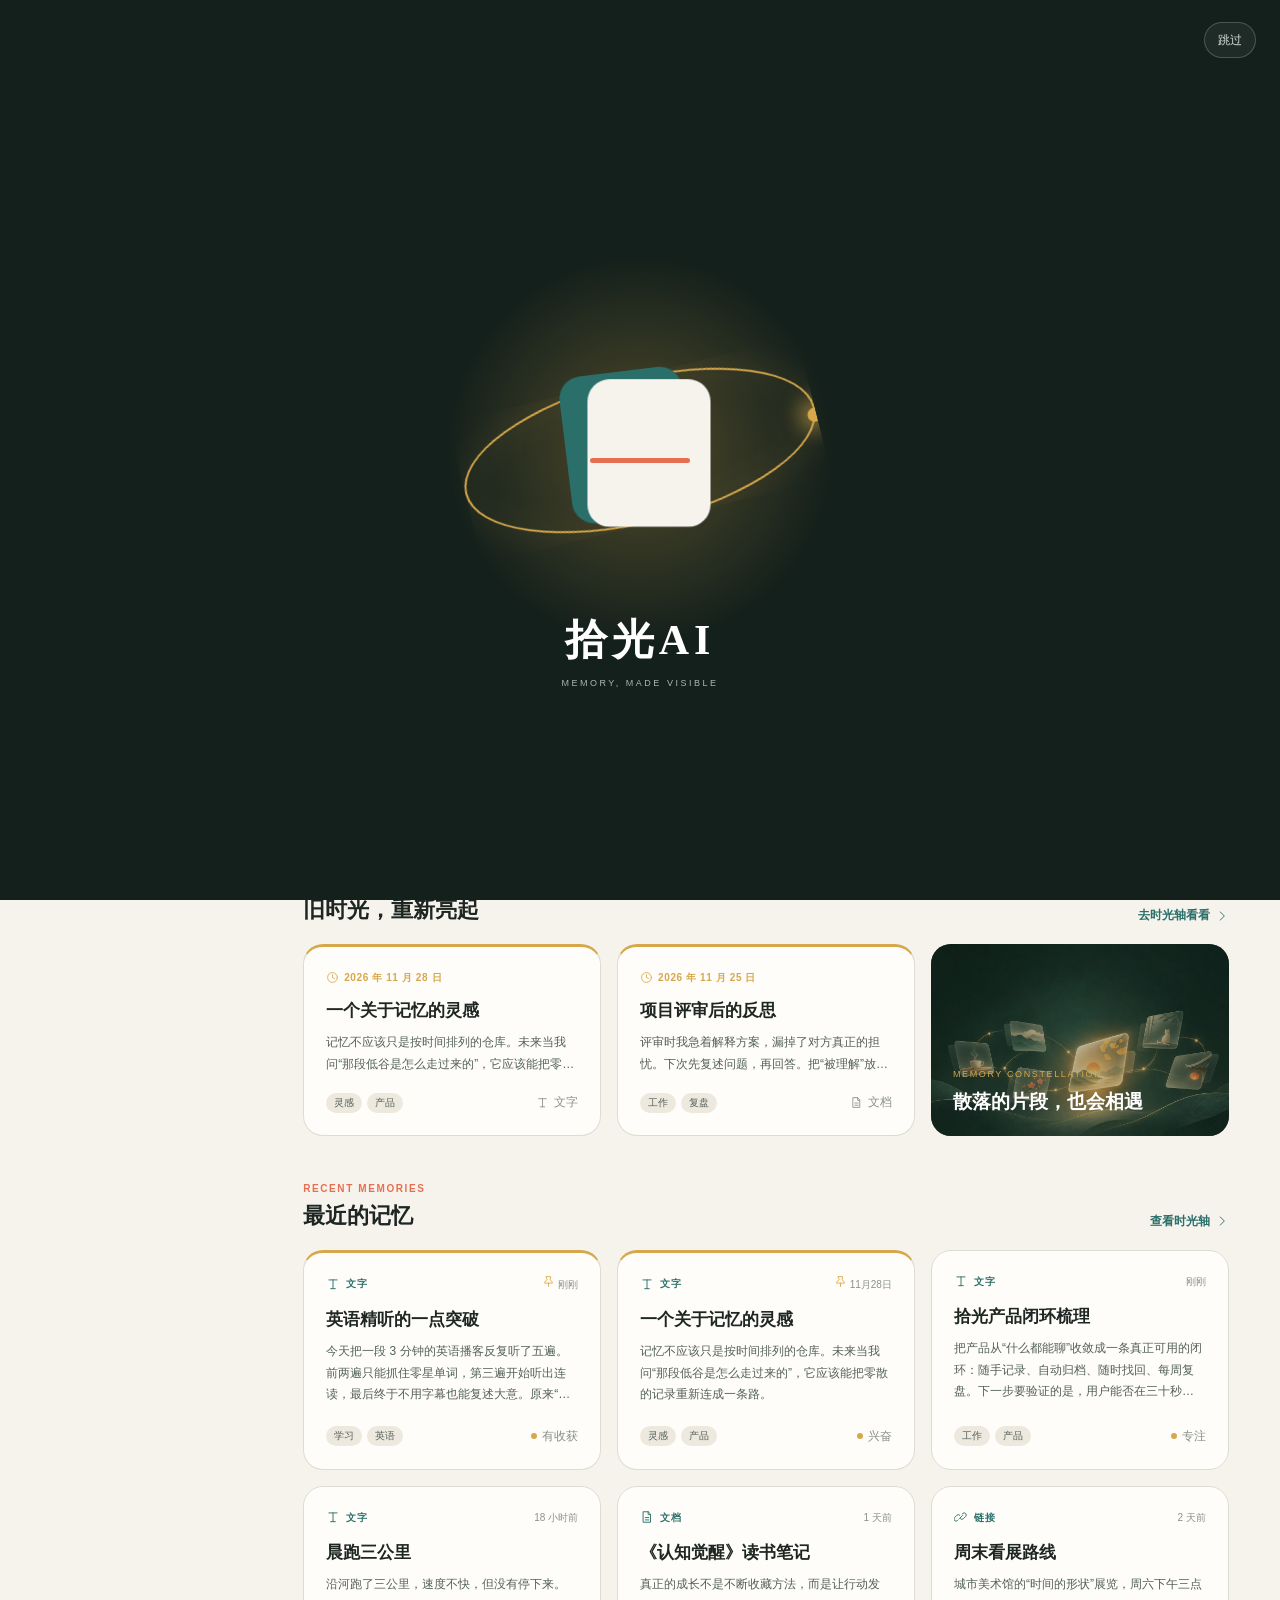
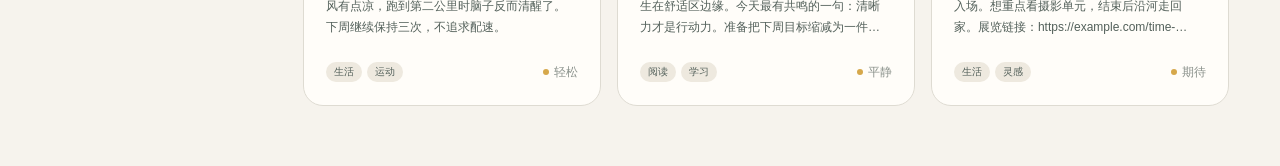
==== index.html @ 23fcbfdc "feat: 记忆详情与每日回顾支持复制正文" ====
<!DOCTYPE html>
<html lang="zh-CN">
<head>
  <meta charset="UTF-8">
  <meta name="viewport" content="width=device-width, initial-scale=1.0">
  <title>拾光AI · 工作台</title>
  <meta name="theme-color" content="#1e2623">
  <meta name="mobile-web-app-capable" content="yes">
  <meta name="apple-mobile-web-app-capable" content="yes">
  <meta name="apple-mobile-web-app-status-bar-style" content="default">
  <meta name="apple-mobile-web-app-title" content="拾光AI">
  <link rel="manifest" href="manifest.webmanifest">
  <link rel="icon" type="image/png" href="icons/icon-192.png">
  <link rel="apple-touch-icon" href="icons/apple-touch-icon.png">
  <link rel="stylesheet" href="styles.css?v=24">
</head>
<body>
  <div id="app"></div>

  <script src="mock.js?v=23"></script>
  <script src="api.js?v=20"></script>
  <script src="components.js?v=24"></script>
  <script>
    (function () {
      const app = document.getElementById('app');
      const QUOTES = [
        '我们记得的，终将构成我们本身。',
        '记录，是对时间最温柔的抵抗。',
        '认真生活的人，值得被认真记住。',
        '记忆不是仓库，而是一条回家的路。',
        '把今天轻轻放下，明天才拿得起来。',
        '所有微小的时刻，都在悄悄塑造你。'
      ];
      const greeting = () => {
        const hour = new Date().getHours();
        if (hour < 5) return '夜深了';
        if (hour < 11) return '早上好';
        if (hour < 14) return '中午好';
        if (hour < 18) return '下午好';
        return '晚上好';
      };

      function echoCard(record, mode) {
        const date = new Date(record.occurredAt);
        const years = new Date().getFullYear() - date.getFullYear();
        const [typeName, icon] = SG.typeMap[record.type] || SG.typeMap.text;
        const label = mode === 'same-day' ? `${years} 年前的今天` : `${date.getFullYear()} 年 ${date.getMonth() + 1} 月 ${date.getDate()} 日`;
        return `<article class="card echo-card" tabindex="0" role="button" data-clickable aria-label="打开记忆：${SG.esc(record.title)}" onclick="openRecordDetail('${record.id}')">
          <div class="echo-badge">${getIcon('clock', 13)} ${label}</div>
          <h3 class="memory-title">${SG.esc(record.title)}</h3>
          <p class="memory-excerpt">${SG.esc(record.content || record.attachments.map(file => file.name).join('、') || '暂无文字描述')}</p>
          <div class="memory-footer"><div class="memory-tags">${record.tags.slice(0, 3).map(tag => `<span class="tag">${SG.esc(tag)}</span>`).join('')}</div><span class="row small muted" style="gap:5px">${getIcon(icon, 13)} ${typeName}</span></div>
        </article>`;
      }

      function echoSection(echo) {
        if (echo.mode === 'same-day') {
          const years = new Date().getFullYear() - new Date(echo.items[0].occurredAt).getFullYear();
          return `<section class="section">
            <div class="section-head">
              <div><div class="section-kicker">ON THIS DAY</div><h2 class="section-title">那年今日</h2></div>
              <span class="section-note">${years} 年前的今天，你留下了这些</span>
            </div>
            <div class="memory-grid echo-grid">${echo.items.map(item => echoCard(item, 'same-day')).join('')}</div>
          </section>`;
        }
        if (echo.mode === 'past') {
          return `<section class="section">
            <div class="section-head">
              <div><div class="section-kicker">FROM THE PAST</div><h2 class="section-title">旧时光，重新亮起</h2></div>
              <a class="section-link" href="history.html">去时光轴看看 ${getIcon('right', 14)}</a>
            </div>
            <div class="memory-grid echo-grid">${echo.items.slice(0, 2).map(item => echoCard(item, 'past')).join('')}<a class="memory-card visual" href="insights.html" aria-label="查看记忆星图"><img src="assets/memory-constellation.jpg" alt=""><div class="visual-copy"><span>MEMORY CONSTELLATION</span><h3>散落的片段，也会相遇</h3></div></a></div>
          </section>`;
        }
        return `<section class="section">
          <div class="section-head"><div><div class="section-kicker">ON THIS DAY</div><h2 class="section-title">那年今日</h2></div></div>
          <div class="card echo-empty">${getIcon('sparkles', 22)}<div><strong>今天还没有同一天的旧记忆。</strong><span>从今天开始记录，明年的此刻，这里就会出现你的「那年今日」。</span></div><button class="btn btn-secondary btn-sm" data-action="new-record">${getIcon('plus', 14)} 留下此刻</button></div>
        </section>`;
      }

      function render() {
        const stats = MemoryStore.stats();
        const settings = MemoryStore.settings();
        const records = MemoryStore.listRecords();
        const recent = records.slice(0, 6);
        const now = new Date();
        const todayStart = new Date(); todayStart.setHours(0, 0, 0, 0);
        const todayCount = records.filter(r => r.occurredAt >= todayStart.getTime()).length;
        const quote = QUOTES[now.getDate() % QUOTES.length];
        const topTag = stats.tags[0];
        const topMood = MemoryStore.moods()[0];
        const echo = MemoryStore.onThisDay(3);
        const capsules = MemoryStore.capsules();
        const capsuleBanner = capsules.length ? (() => {
          const nearest = capsules[0];
          const days = Math.max(1, Math.ceil((Number(nearest.unlockAt) - Date.now()) / 86400000));
          const unlock = new Date(Number(nearest.unlockAt));
          return `<a class="capsule-banner" href="history.html#capsules"><span class="capsule-banner-icon">${getIcon('lock', 20)}</span><span class="capsule-banner-body"><strong>${capsules.length} 枚时间胶囊沉睡中</strong><span>最近一枚还有 ${days} 天开启 · ${unlock.getMonth() + 1} 月 ${unlock.getDate()} 日</span></span><span class="capsule-banner-link">去看看 ${getIcon('right', 15)}</span></a>`;
        })() : '';

        app.innerHTML = `
          ${renderSidebar('home')}
          <main class="app-main">
            ${renderPageHeader({
              title: '工作台', subtitle: '随手记录，自动归档，随时找回',
              actions: `
                <a class="btn btn-secondary" href="assistant.html">${getIcon('sparkles', 16)}<span class="optional"> 问记忆助手</span></a>
                <button class="btn btn-dark" data-action="new-record">${getIcon('plus', 16)} 完整记录</button>`
            })}
            <div class="page-content">
              <div class="hero-grid">
                <section class="card capture-card">
                  <div class="aurora a1" aria-hidden="true"></div>
                  <div class="aurora a2" aria-hidden="true"></div>
                  <div class="capture-kicker">${getIcon('sparkles', 14)} SHIGUANG · ${now.toLocaleDateString('zh-CN', { month: 'long', day: 'numeric' })} · 周${'日一二三四五六'[now.getDay()]}</div>
                  <h2 class="capture-title">${greeting()}，${SG.esc(settings.name)}。<br>今天想留下什么？</h2>
                  <p class="capture-sub">一句话也足够。它会自动归档、编目，未来的你随时可以找回。</p>
                  <div class="quick-compose">
                    <textarea id="quick-text" placeholder="比如：今天终于听懂了那段英语播客，很开心。" aria-label="快速记下此刻"></textarea>
                    <button class="btn btn-primary" id="quick-save">${getIcon('send', 16)} 存入时光</button>
                  </div>
                  <div class="capture-tools">
                    <button data-preset="image">${getIcon('image', 15)} 照片</button>
                    <button data-preset="audio">${getIcon('mic', 15)} 语音</button>
                    <button data-preset="video">${getIcon('video', 15)} 视频</button>
                    <button data-preset="document">${getIcon('file', 15)} 文档</button>
                    <button data-preset="link">${getIcon('link', 15)} 链接</button>
                  </div>
                </section>
                <section class="card today-card">
                  <div class="today-month">${now.getFullYear()} 年 ${now.getMonth() + 1} 月 · 周${'日一二三四五六'[now.getDay()]}</div>
                  <div class="today-number">${now.getDate()}</div>
                  <div class="today-quote">“${quote}”</div>
                  <div class="today-note">今日已记录 ${todayCount} 条 · 连续记录 ${stats.streak} 天</div>
                  <button class="today-review" id="open-daily-review">${getIcon('sparkles', 14)} 今日回顾</button>
                </section>
              </div>

              <div class="grid-4 stat-row">
                <div class="card stat-card tone-coral"><span class="stat-icon">${getIcon('book', 19)}</span><div class="stat-body"><div class="stat-label">记忆总数</div><div class="stat-value">${stats.total}</div><div class="stat-note">条被保存的时光</div></div></div>
                <div class="card stat-card tone-gold"><span class="stat-icon">${getIcon('calendar', 19)}</span><div class="stat-body"><div class="stat-label">本周新增</div><div class="stat-value">${stats.week}</div><div class="stat-note">条新鲜的记录</div></div></div>
                <div class="card stat-card tone-teal"><span class="stat-icon">${getIcon('refresh', 19)}</span><div class="stat-body"><div class="stat-label">连续记录</div><div class="stat-value">${stats.streak}</div><div class="stat-note">天不断更的坚持</div></div></div>
                <div class="card stat-card tone-ink"><span class="stat-icon">${getIcon('folder', 19)}</span><div class="stat-body"><div class="stat-label">附件资料</div><div class="stat-value">${stats.attachments}</div><div class="stat-note">份收藏的凭证</div></div></div>
              </div>

              ${topTag ? `<div class="insight-strip"><span class="insight-label">本周洞察</span><span class="insight-text">最近最常见的主题是 <strong>「${SG.esc(topTag.name)}」</strong>（${topTag.count} 次），高频心情是 <strong>「${topMood ? SG.esc(topMood.name) : '平静'}」</strong>。坚持记录，它们会在周复盘中变成洞察。</span><a class="insight-link" href="insights.html" aria-label="查看主题洞察">${getIcon('right', 16)}</a></div>` : `<div class="insight-strip"><span class="insight-label">本周洞察</span><span class="insight-text">还没有足够的记录。留下第一条，洞察会随之出现。</span><a class="insight-link" href="insights.html" aria-label="查看主题洞察">${getIcon('right', 16)}</a></div>`}

              ${capsuleBanner}

              ${echoSection(echo)}

              <section class="section">
                <div class="section-head">
                  <div><div class="section-kicker">RECENT MEMORIES</div><h2 class="section-title">最近的记忆</h2></div>
                  <a class="section-link" href="history.html">查看时光轴 ${getIcon('right', 14)}</a>
                </div>
                ${recent.length ? `<div class="memory-grid">${recent.map(renderRecordCard).join('')}</div>` : renderEmptyState({
                  icon: 'book', title: '记忆库还是空的',
                  description: '第一条记录可以从上面的一句话开始，也可以附一张照片、一段语音。',
                  action: `<button class="btn btn-primary" data-action="new-record">${getIcon('plus', 16)} 留下第一条记忆</button>`
                })}
              </section>
            </div>
          </main>`;

        document.getElementById('quick-save').onclick = quickSave;
        document.getElementById('quick-text').addEventListener('keydown', event => {
          if (event.key === 'Enter' && (event.ctrlKey || event.metaKey)) quickSave();
        });
        app.querySelectorAll('[data-preset]').forEach(btn => {
          btn.onclick = () => openRecordEditor(null, null, { type: btn.dataset.preset });
        });
        document.getElementById('open-daily-review').onclick = () => openDailyReview();
      }

      function quickSave() {
        const input = document.getElementById('quick-text');
        const content = input.value.trim();
        if (!content) { showToast('先写下一句话，再存入时光。', 'error'); return; }
        try {
          MemoryStore.createRecord({ content, source: '快速记录' });
          showToast('这一刻，已存入时光', 'success');
        } catch (error) {
          showToast(error.message, 'error', 5000);
        }
      }

      window.addEventListener('shiguang:change', render);
      render();

      let reviewShown = false;
      try { reviewShown = sessionStorage.getItem('shiguang-daily-review') === '1'; } catch (error) { reviewShown = false; }
      if (!reviewShown && MemoryStore.settings().reminder && !MemoryStore.reviewedToday() && MemoryStore.dailyReview()) {
        try { sessionStorage.setItem('shiguang-daily-review', '1'); } catch (error) { /* 浏览器禁用存储时仅跳过本次自动提醒 */ }
        setTimeout(() => openDailyReview(), 700);
      }
    })();
  </script>
</body>
</html>
---- styles.css ----
/* 拾光AI · 温暖纸感档案系统 */
:root {
  --paper: #f6f3ed;
  --paper-deep: #eee9df;
  --card: #fffdf9;
  --ink: #1e2623;
  --ink-soft: #53605a;
  --muted: #89908a;
  --line: #dedbd2;
  --line-strong: #c9c4b8;
  --coral: #e76f51;
  --coral-dark: #c9563b;
  --coral-soft: #f9e5dd;
  --teal: #2a6f6a;
  --teal-soft: #dfece8;
  --heat-0: #ece7dd;
  --heat-1: #d8e6e1;
  --heat-2: #a8c8bf;
  --heat-3: #6fa197;
  --heat-4: #2a6f6a;
  --gold: #d6a84b;
  --gold-soft: #f5ead0;
  --danger: #b84a45;
  --success: #387461;
  --sidebar: 252px;
  --header: 96px;
  --radius-sm: 9px;
  --radius: 18px;
  --radius-lg: 24px;
  --shadow: 0 18px 52px rgba(30, 38, 35, .09);
  --shadow-float: 0 30px 80px rgba(23, 31, 27, .2);
  --serif: "Noto Serif SC", "Source Han Serif SC", "Songti SC", SimSun, serif;
  --sans: Inter, "Noto Sans SC", "PingFang SC", "Microsoft YaHei", sans-serif;
  --mono: "SFMono-Regular", Consolas, monospace;
}

* { box-sizing: border-box; margin: 0; padding: 0; }
html { scroll-behavior: smooth; }
body { min-height: 100vh; background: var(--paper); color: var(--ink); font: 15px/1.7 var(--sans); -webkit-font-smoothing: antialiased; }
body::before { content: ""; position: fixed; inset: 0; z-index: -1; pointer-events: none; opacity: .34; background-image: radial-gradient(rgba(64, 55, 39, .13) .55px, transparent .55px), radial-gradient(900px 620px at 12% -8%, rgba(214, 168, 75, .07), transparent 62%), radial-gradient(1000px 760px at 105% 108%, rgba(42, 111, 106, .07), transparent 60%); background-size: 7px 7px, auto, auto; background-repeat: repeat, no-repeat, no-repeat; }
a { color: inherit; text-decoration: none; }
button, input, textarea, select { font: inherit; color: inherit; }
button { border: 0; background: none; cursor: pointer; }
button:disabled { opacity: .5; cursor: not-allowed; }
img, video { display: block; max-width: 100%; }
svg { flex: 0 0 auto; }
::selection { background: var(--gold-soft); color: var(--ink); }
:focus-visible { outline: 3px solid rgba(42,111,106,.25); outline-offset: 2px; }
.skip-link { position: fixed; top: 10px; left: 12px; z-index: 200; padding: 9px 14px; border-radius: 8px; background: var(--ink); color: var(--paper); font-size: 12px; transform: translateY(-160%); transition: transform .18s; }
.skip-link:focus { transform: translateY(0); }
.app-main:focus { outline: none; }

/* App Shell */
.app-sidebar { position: fixed; inset: 0 auto 0 0; z-index: 50; display: flex; flex-direction: column; width: var(--sidebar); padding: 26px 18px 18px; border-right: 1px solid rgba(30, 38, 35, .09); background: rgba(246, 243, 237, .88); backdrop-filter: blur(22px); -webkit-backdrop-filter: blur(22px); }
.app-main { min-height: 100vh; margin-left: var(--sidebar); }
.brand { display: flex; align-items: center; gap: 11px; padding: 4px 6px 28px; }
.brand-mark { width: 46px; height: 46px; flex-shrink: 0; }
.brand-name { font: 700 22px/1.2 var(--serif); letter-spacing: .08em; }
.brand-sub { display: block; margin-top: 3px; color: var(--muted); font-size: 10px; letter-spacing: .18em; text-transform: uppercase; }
.sidebar-capture { width: 100%; margin-bottom: 12px; }
.sidebar-nav { display: flex; flex-direction: column; gap: 5px; }
.nav-label { padding: 0 12px 8px; color: var(--muted); font-size: 11px; letter-spacing: .14em; }
.nav-item { position: relative; display: flex; align-items: center; gap: 12px; min-height: 46px; padding: 10px 13px; border-radius: 13px; color: var(--ink-soft); font-size: 14px; font-weight: 500; transition: background .2s, color .2s, transform .2s; }
.nav-item::before { content: ""; position: absolute; left: -8px; top: 50%; width: 3px; height: 0; border-radius: 3px; background: var(--coral); transform: translateY(-50%); transition: height .25s ease; }
.nav-item:hover { background: rgba(255, 253, 250, .6); color: var(--ink); transform: translateX(2px); }
.nav-item.active { background: var(--ink); color: #fff; box-shadow: 0 8px 22px rgba(30, 38, 35, .16); }
.nav-item.active::before { height: 18px; }
.nav-item.active::after { content: ""; position: absolute; right: 12px; width: 5px; height: 5px; border-radius: 50%; background: var(--gold); }
.nav-item svg { width: 19px; }
.nav-dot { margin-left: auto; padding: 2px 6px; border-radius: 6px; background: var(--gold); color: #1e2623; font-size: 9px; font-weight: 700; line-height: 1.4; }
.sidebar-bottom { margin-top: auto; padding-top: 24px; }
.local-note { display: flex; align-items: center; gap: 10px; padding: 12px; border: 1px solid var(--line); border-radius: 14px; background: rgba(255, 253, 250, .55); }
.local-note i { flex-shrink: 0; width: 8px; height: 8px; border-radius: 50%; background: #62a887; box-shadow: 0 0 0 5px rgba(98, 168, 135, .13); }
.local-note b { display: block; color: var(--ink); font-size: 12px; }
.local-note small { display: block; color: var(--muted); font-size: 10px; }
.profile-chip { display: flex; align-items: center; gap: 10px; padding: 12px 8px 0; }
.profile-avatar { display: grid; place-items: center; width: 34px; height: 34px; border-radius: 50%; background: var(--gold-soft); color: #755718; font: 700 15px var(--serif); overflow: hidden; flex-shrink: 0; }
.profile-avatar img { width: 100%; height: 100%; object-fit: cover; border-radius: 50%; }
.avatar-lg { width: 64px; height: 64px; font-size: 26px; }
.avatar-row { display: flex; align-items: center; gap: 16px; margin-bottom: 20px; }
.avatar-row-actions { display: flex; flex-direction: column; gap: 6px; min-width: 0; }
.chat-avatar img { width: 100%; height: 100%; border-radius: 50%; object-fit: cover; }
.profile-name { font-size: 13px; font-weight: 600; }
.profile-plan { color: var(--muted); font-size: 11px; }
.sidebar-overlay { display: none; }

.page-header { position: sticky; top: 0; z-index: 20; display: flex; align-items: center; justify-content: space-between; min-height: var(--header); padding: 20px clamp(24px, 4vw, 58px); border-bottom: 1px solid rgba(30, 38, 35, .08); background: rgba(246, 243, 237, .84); backdrop-filter: blur(18px); -webkit-backdrop-filter: blur(18px); gap: 24px; }
.page-heading { min-width: 0; }
.eyebrow { margin-bottom: 3px; color: var(--coral); font-size: 10px; font-weight: 700; letter-spacing: .18em; text-transform: uppercase; }
.page-title { font: 700 clamp(23px, 2.3vw, 30px)/1.3 var(--serif); letter-spacing: .03em; }
.page-subtitle { margin-top: 3px; color: var(--muted); font-size: 12px; }
.page-actions { display: flex; align-items: center; gap: 10px; flex-wrap: wrap; }
.mobile-menu-btn { display: none; }
.page-content { width: min(100%, 1440px); margin: 0 auto; padding: 34px clamp(24px, 4vw, 58px) 60px; }
.page-content.narrow { max-width: 1040px; }

/* 通用组件 */
.btn { display: inline-flex; align-items: center; justify-content: center; gap: 8px; min-height: 40px; padding: 9px 16px; border: 1px solid transparent; border-radius: 13px; font-size: 13px; font-weight: 600; line-height: 1.2; transition: transform .22s ease, background .22s, border-color .22s, box-shadow .22s; white-space: nowrap; }
.btn:hover:not(:disabled) { transform: translateY(-2px); }
.btn-primary { border: 0; background: linear-gradient(135deg, var(--coral), #d95d44); color: #fff; box-shadow: 0 8px 24px rgba(231, 111, 81, .28); }
.btn-primary:hover:not(:disabled) { background: linear-gradient(135deg, var(--coral-dark), #c74f38); box-shadow: 0 12px 28px rgba(231, 111, 81, .34); }
.btn-dark { background: var(--ink); color: #fff; box-shadow: 0 8px 24px rgba(30, 38, 35, .16); }
.btn-dark:hover { background: #2b3732; }
.btn-secondary { border-color: var(--line); background: var(--card); color: var(--ink-soft); }
.btn-secondary:hover:not(:disabled) { border-color: var(--line-strong); color: var(--ink); }
.btn-ghost { color: var(--ink-soft); }
.btn-ghost:hover { background: var(--paper-deep); color: var(--ink); }
.btn-danger { border-color: #e7c8c4; background: #fff8f6; color: var(--danger); }
.btn.is-reading { background: var(--coral-soft); color: var(--coral-dark); }
.btn.is-reading svg { animation: read-pulse 1.6s ease-in-out infinite; }
@keyframes read-pulse { 0%, 100% { opacity: 1; } 50% { opacity: .45; } }
@media (prefers-reduced-motion: reduce) { .btn.is-reading svg { animation: none; } }
.btn-sm { min-height: 32px; padding: 6px 10px; font-size: 12px; border-radius: 8px; }
.btn-icon { width: 38px; min-height: 38px; padding: 8px; }
.btn svg { width: 16px; height: 16px; }
.card { border: 1px solid var(--line); border-radius: var(--radius); background: var(--card); }
.card-padded { padding: 24px; }
.section { margin-top: 44px; }
.section-head { display: flex; align-items: flex-end; justify-content: space-between; gap: 20px; margin-bottom: 18px; }
.section-title { font: 700 22px/1.4 var(--serif); }
.section-kicker { margin-bottom: 4px; color: var(--coral); font-size: 10px; font-weight: 700; letter-spacing: .16em; text-transform: uppercase; }
.section-link { display: inline-flex; align-items: center; gap: 5px; color: var(--teal); font-size: 12px; font-weight: 600; }
.section-link:hover { text-decoration: underline; }
.muted { color: var(--muted); }
.soft { color: var(--ink-soft); }
.small { font-size: 12px; }
.mono { font-family: var(--mono); }
.serif { font-family: var(--serif); }
.text-coral { color: var(--coral-dark); }
.text-teal { color: var(--teal); }
.row { display: flex; align-items: center; gap: 12px; }
.wrap { flex-wrap: wrap; }
.spread { justify-content: space-between; }
.stack { display: flex; flex-direction: column; gap: 16px; }
.grid-2 { display: grid; grid-template-columns: repeat(2, minmax(0, 1fr)); gap: 18px; }
.grid-3 { display: grid; grid-template-columns: repeat(3, minmax(0, 1fr)); gap: 18px; }
.grid-4 { display: grid; grid-template-columns: repeat(4, minmax(0, 1fr)); gap: 16px; }
.divider { height: 1px; background: var(--line); margin: 22px 0; }

.input, .textarea, .select { width: 100%; border: 1px solid var(--line); border-radius: 10px; background: #fffefa; color: var(--ink); outline: 0; transition: border .18s, box-shadow .18s; }
.input, .select { min-height: 42px; padding: 9px 12px; }
.textarea { min-height: 128px; padding: 12px 14px; resize: vertical; line-height: 1.8; }
.input:focus, .textarea:focus, .select:focus { border-color: var(--gold); box-shadow: 0 0 0 4px rgba(214, 168, 75, .13); }
.input::placeholder, .textarea::placeholder { color: #a8aaa4; }
.field { display: flex; flex-direction: column; gap: 7px; }
.field-label { color: var(--ink-soft); font-size: 12px; font-weight: 600; }
.field-hint { color: var(--muted); font-size: 11px; }
.form-grid { display: grid; grid-template-columns: repeat(2, minmax(0, 1fr)); gap: 16px; }
.form-stack { display: flex; flex-direction: column; gap: 18px; }
.search-box { position: relative; min-width: 220px; }
.search-box > svg { position: absolute; top: 50%; left: 13px; z-index: 1; color: var(--muted); transform: translateY(-50%); pointer-events: none; }
.search-box .input { padding-left: 40px; }
.toolbar { display: flex; align-items: center; gap: 12px; margin-bottom: 24px; flex-wrap: wrap; }
.toolbar .search-box { flex: 1; max-width: 460px; }
.search-history { position: absolute; top: calc(100% + 7px); right: 0; left: 0; z-index: 40; padding: 6px; border: 1px solid var(--line); border-radius: 12px; background: var(--card); box-shadow: var(--shadow); }
.search-history-head { display: flex; align-items: center; justify-content: space-between; padding: 3px 6px 5px; color: var(--muted); font-size: 10px; letter-spacing: .12em; }
.search-history-head .btn { padding: 2px 6px; font-size: 11px; }
.search-history-item { display: flex; align-items: center; gap: 8px; width: 100%; padding: 8px 9px; border: 0; border-radius: 8px; background: transparent; color: var(--ink-soft); font-size: 12px; text-align: left; cursor: pointer; }
.search-history-item:hover { background: var(--paper-deep); color: var(--ink); }
.search-history-item svg { flex: none; color: var(--muted); }
.search-history-item span { overflow: hidden; text-overflow: ellipsis; white-space: nowrap; }
.search-hit { padding: 0 2px; border-radius: 3px; background: rgba(214, 168, 75, .32); color: inherit; }
.tag .search-hit { background: rgba(214, 168, 75, .4); }
.search-results { display: flex; flex-direction: column; gap: 12px; }
.result-date { margin-left: 8px; color: var(--muted); font-size: 10px; }
.filter-pills { display: flex; gap: 7px; flex-wrap: wrap; }
.pill, .tag { display: inline-flex; align-items: center; gap: 5px; border-radius: 999px; line-height: 1.2; }
.pill { min-height: 32px; padding: 7px 12px; border: 1px solid var(--line); background: transparent; color: var(--ink-soft); font-size: 12px; }
.pill:hover { border-color: var(--teal); color: var(--teal); }
.pill.active { border-color: var(--teal); background: var(--teal-soft); color: var(--teal); font-weight: 600; }
.tag { padding: 4px 8px; background: var(--paper-deep); color: var(--ink-soft); font-size: 10px; }
.tag-teal { background: var(--teal-soft); color: var(--teal); }
.tag-gold { background: var(--gold-soft); color: #7d5c16; }
.tag-coral { background: var(--coral-soft); color: var(--coral-dark); }
.badge { display: inline-flex; align-items: center; gap: 5px; padding: 4px 8px; border-radius: 6px; background: var(--paper-deep); color: var(--ink-soft); font-size: 10px; font-weight: 600; }

.stat-card { display: flex; align-items: flex-start; gap: 15px; padding: 22px; transition: transform .25s ease, box-shadow .25s ease; }
.stat-card:hover { transform: translateY(-4px); box-shadow: var(--shadow); }
.stat-icon { display: grid; place-items: center; width: 38px; height: 38px; border-radius: 12px; flex: 0 0 auto; }
.stat-card.tone-coral .stat-icon { background: #f7ddd5; color: var(--coral); }
.stat-card.tone-gold .stat-icon { background: var(--gold-soft); color: #9a7020; }
.stat-card.tone-teal .stat-icon { background: var(--teal-soft); color: var(--teal); }
.stat-card.tone-ink .stat-icon { background: #e4e6e4; color: var(--ink); }
.stat-label { color: var(--muted); font-size: 12px; letter-spacing: .04em; }
.stat-value { margin: 3px 0 1px; font: 600 34px/1.2 var(--serif); }
.stat-note { color: var(--muted); font-size: 11px; }
.stat-body { display: flex; flex-direction: column; min-width: 0; }
.stat-row { margin-top: 18px; }

/* 记忆卡片与时光轴 */
.memory-grid { display: grid; grid-template-columns: repeat(3, minmax(0, 1fr)); gap: 16px; }
.memory-card { position: relative; display: flex; flex-direction: column; min-height: 220px; padding: 22px; border: 1px solid var(--line); border-radius: 20px; background: var(--card); cursor: pointer; transition: transform .28s cubic-bezier(.22, 1, .36, 1), box-shadow .28s, border-color .28s; }
.memory-card:hover { z-index: 1; border-color: rgba(214, 168, 75, .7); box-shadow: var(--shadow); transform: translateY(-5px) rotate(-.15deg); }
.memory-card.pinned { border-top: 3px solid var(--gold); }
.memory-card.visual { min-height: 180px; padding: 0; border: 0; border-radius: 20px; background: #15211d; overflow: hidden; }
.memory-card.visual img { position: absolute; inset: 0; width: 100%; height: 100%; object-fit: cover; opacity: .72; transition: transform .5s ease, opacity .5s ease; }
.memory-card.visual:hover img { transform: scale(1.04); opacity: .9; }
.visual-copy { position: absolute; inset: auto 22px 20px; z-index: 1; color: #fff; }
.visual-copy span { font-size: 9px; letter-spacing: .18em; color: var(--gold); text-transform: uppercase; }
.visual-copy h3 { margin: 5px 0 0; color: #fff; font: 600 19px/1.4 var(--serif); }
.memory-card-top { display: flex; align-items: center; justify-content: space-between; gap: 12px; margin-bottom: 14px; }
.memory-type { display: inline-flex; align-items: center; gap: 6px; color: var(--teal); font-size: 10px; font-weight: 700; letter-spacing: .06em; }
.memory-date { color: var(--muted); font-size: 10px; }
.memory-title { margin-bottom: 9px; font: 700 17px/1.5 var(--serif); }
.memory-excerpt { display: -webkit-box; overflow: hidden; color: var(--ink-soft); font-size: 12px; line-height: 1.8; -webkit-line-clamp: 3; -webkit-box-orient: vertical; }
.memory-footer { display: flex; align-items: center; justify-content: space-between; gap: 10px; margin-top: auto; padding-top: 17px; }
.memory-tags { display: flex; gap: 5px; flex-wrap: wrap; }
.mood-dot { width: 6px; height: 6px; border-radius: 50%; background: var(--gold); }
.pin-mark { color: var(--gold); }
.timeline { position: relative; }
.timeline::before { content: ""; position: absolute; top: 10px; bottom: 20px; left: 108px; width: 1px; background: linear-gradient(var(--gold), var(--line-strong) 75%, transparent); }
.timeline-day { position: relative; display: grid; grid-template-columns: 84px 1fr; gap: 48px; margin-bottom: 30px; }
.timeline-day::before { content: ""; position: absolute; top: 8px; left: 102px; width: 13px; height: 13px; border: 3px solid var(--gold); border-radius: 50%; background: var(--paper); z-index: 2; }
.timeline-date { padding-top: 2px; text-align: right; }
.timeline-date strong { display: block; font: 700 19px var(--serif); }
.timeline-date span { color: var(--muted); font-size: 10px; }
.timeline-items { display: flex; flex-direction: column; gap: 12px; }
.timeline-item { display: grid; grid-template-columns: 1fr auto; gap: 18px; padding: 20px 22px; cursor: pointer; transition: border .18s, transform .18s; }
.timeline-item:hover { border-color: rgba(214, 168, 75, .55); transform: translateX(3px); }
.timeline-item .memory-excerpt { -webkit-line-clamp: 2; }
.timeline-time { color: var(--muted); font: 11px var(--mono); }
.timeline-actions { display: flex; align-items: flex-start; gap: 3px; }
/* 批量管理 */
.timeline-item.selectable { grid-template-columns: auto minmax(0, 1fr) auto; }
.timeline-item.selectable:hover { transform: none; }
.timeline-item.selected { border-color: var(--teal); background: var(--teal-soft); }
.select-check { display: grid; place-items: center; width: 22px; height: 22px; margin-top: 2px; border: 1.5px solid var(--line-strong); border-radius: 7px; background: var(--card); color: #fff; transition: background .16s, border-color .16s; }
.select-check.on { border-color: var(--teal); background: var(--teal); }
.batch-bar { position: fixed; left: 50%; bottom: 26px; z-index: 60; display: flex; align-items: center; justify-content: center; flex-wrap: wrap; gap: 8px; max-width: calc(100vw - 32px); padding: 10px 14px; border: 1px solid var(--line); border-radius: 16px; background: var(--card); box-shadow: var(--shadow-float); transform: translateX(-50%); animation: modal-in .18s ease; }
.batch-count { color: var(--ink-soft); font-size: 12px; white-space: nowrap; }
.batch-count strong { color: var(--coral-dark); font-size: 14px; }
.batch-sep { width: 1px; height: 20px; background: var(--line); }
.tag-picker { display: flex; flex-wrap: wrap; gap: 6px; max-height: 132px; margin-bottom: 12px; overflow: auto; }
@media (max-width: 720px) {
  .batch-bar { left: 12px; right: 12px; bottom: 14px; justify-content: flex-start; max-width: none; transform: none; }
  .batch-sep { display: none; }
}
.empty-state { display: flex; flex-direction: column; align-items: center; justify-content: center; min-height: 300px; padding: 44px 24px; border: 1px dashed var(--line-strong); border-radius: var(--radius-lg); text-align: center; }
.empty-illustration { width: 100%; max-width: 320px; margin: 0 auto 4px; mix-blend-mode: multiply; }
.empty-icon { display: grid; place-items: center; width: 60px; height: 60px; margin-bottom: 16px; border-radius: 50%; background: var(--paper-deep); color: var(--coral); }
.empty-title { margin-bottom: 6px; font: 700 19px var(--serif); }
.empty-desc { max-width: 420px; margin-bottom: 20px; color: var(--muted); font-size: 12px; }
.suggestion-block { margin: -4px 0 18px; }
.suggestion-chips { display: flex; flex-wrap: wrap; gap: 8px; justify-content: center; margin-top: 10px; }
.suggestion-chip { padding: 6px 12px; border: 1px solid var(--line); border-radius: 999px; background: var(--card); color: var(--ink-soft); font-size: 12px; cursor: pointer; }
.suggestion-chip:hover { border-color: var(--teal); color: var(--teal); }

/* 时光日历 */
.calendar-section { padding: 22px 24px; }
.calendar-head { display: flex; align-items: flex-end; justify-content: space-between; gap: 18px; flex-wrap: wrap; margin-bottom: 18px; }
.calendar-total { color: var(--ink-soft); font-size: 11px; }
.calendar-nav { gap: 6px; }
.calendar-month { min-width: 112px; text-align: center; font: 700 14px var(--serif); }
.calendar-weekdays { display: grid; grid-template-columns: repeat(7, 1fr); gap: 6px; margin-bottom: 6px; }
.calendar-weekdays span { color: var(--muted); font-size: 10px; text-align: center; }
.calendar-grid { display: grid; grid-template-columns: repeat(7, 1fr); gap: 6px; }
.calendar-cell { position: relative; display: grid; place-items: center; aspect-ratio: 1.35; border: 1px solid transparent; border-radius: 8px; background: var(--paper-deep); color: var(--ink-soft); font: 11px var(--mono); cursor: pointer; transition: transform .15s, border-color .15s; }
.calendar-cell.blank { background: transparent; cursor: default; }
.calendar-cell.future { opacity: .3; cursor: default; }
.calendar-cell.lv1 { background: #d9e8e4; color: #2a6f6a; }
.calendar-cell.lv2 { background: #b9d6cf; color: #1f5854; }
.calendar-cell.lv3 { background: #6ba49c; color: #fffdf9; }
.calendar-cell.lv4 { background: var(--teal); color: #fffdf9; }
.calendar-cell:not(.blank):not(.future):hover { transform: translateY(-1px); border-color: var(--coral); }
.calendar-cell.today { box-shadow: inset 0 0 0 1.5px var(--coral); }
.calendar-cell.today .calendar-num { color: var(--coral-dark); font-weight: 700; }
.calendar-cell.lv3 .calendar-num, .calendar-cell.lv4 .calendar-num { color: #fffdf9; }
.calendar-cell.active { border-color: var(--coral); box-shadow: inset 0 0 0 1.5px var(--coral); }
.calendar-legend { display: flex; align-items: center; gap: 6px; margin-top: 14px; flex-wrap: wrap; }
.legend-cell { width: 15px; height: 15px; border-radius: 4px; background: var(--paper-deep); }
.legend-cell.lv1 { background: #d9e8e4; }
.legend-cell.lv2 { background: #b9d6cf; }
.legend-cell.lv3 { background: #6ba49c; }
.legend-cell.lv4 { background: var(--teal); }
.calendar-legend .btn { margin-left: auto; }

/* 工作台 */
.hero-grid { display: grid; grid-template-columns: minmax(0, 1.75fr) minmax(270px, .85fr); gap: 18px; }
.capture-card { position: relative; min-height: 400px; padding: clamp(28px, 4vw, 46px); overflow: hidden; border: 0; border-radius: var(--radius-lg); background: #1e2623; color: #fffdf9; box-shadow: 0 20px 54px rgba(30, 38, 35, .19); }
.capture-card > * { position: relative; z-index: 2; }
.aurora { position: absolute; z-index: 0; border-radius: 50%; filter: blur(10px); opacity: .48; pointer-events: none; }
.aurora.a1 { width: 390px; height: 260px; right: -130px; top: -110px; background: radial-gradient(circle, var(--teal), transparent 68%); animation: aurora-float 8s ease-in-out infinite; }
.aurora.a2 { width: 280px; height: 180px; left: -80px; bottom: -110px; background: radial-gradient(circle, rgba(231, 111, 81, .66), transparent 68%); animation: aurora-float 10s ease-in-out infinite reverse; }
@keyframes aurora-float { 50% { transform: translate(20px, 18px) scale(1.08); } }
.capture-kicker { display: flex; align-items: center; gap: 8px; color: var(--gold); font-size: 10px; font-weight: 700; letter-spacing: .16em; }
.capture-title { max-width: 640px; margin: 16px 0 10px; font: 600 clamp(30px, 3.4vw, 48px)/1.38 var(--serif); letter-spacing: .02em; }
.capture-sub { color: #b9c3be; font-size: 13px; }
.quick-compose { display: flex; align-items: center; margin-top: 28px; padding: 6px; border: 1px solid rgba(255, 255, 255, .15); border-radius: 16px; background: rgba(255, 255, 255, .08); backdrop-filter: blur(12px); -webkit-backdrop-filter: blur(12px); }
.quick-compose textarea { flex: 1; min-height: 54px; max-height: 150px; padding: 14px 15px; border: 0; border-radius: 11px; background: transparent; color: #fffdf9; outline: 0; resize: none; font-size: 14px; line-height: 1.7; }
.quick-compose textarea::placeholder { color: #9aa8a1; }
.quick-compose .btn { min-height: 44px; padding: 0 20px; border: 0; border-radius: 12px; }
.quick-compose .btn:hover:not(:disabled) { transform: none; }
.capture-tools { display: flex; gap: 20px; margin-top: 16px; color: #bac5bf; font-size: 11px; flex-wrap: wrap; }
.capture-tools button { display: inline-flex; align-items: center; gap: 6px; padding: 4px; color: inherit; transition: color .18s; }
.capture-tools button:hover { color: #fff; }
.today-card { display: flex; flex-direction: column; min-height: 400px; padding: 30px; background: var(--card); }
.today-number { margin: 14px 0; font: 600 86px/1 var(--serif); color: var(--coral); }
.today-month { color: var(--muted); font-size: 12px; letter-spacing: .1em; }
.today-quote { margin: auto 0; padding: 20px 0; font: 500 19px/1.9 var(--serif); color: var(--ink-soft); }
.today-note { display: flex; align-items: center; gap: 8px; color: var(--muted); font-size: 12px; }
.today-note::before { content: ""; width: 7px; height: 7px; border-radius: 50%; background: var(--gold); flex-shrink: 0; }
.today-review { display: inline-flex; align-items: center; gap: 6px; width: fit-content; margin-top: 16px; padding: 8px 0; border: 0; background: transparent; color: var(--teal); font-size: 12px; font-weight: 600; transition: color .18s; }
.today-review:hover { color: var(--coral); }
.insight-strip { display: flex; align-items: center; gap: 16px; margin-top: 18px; padding: 16px 22px; border: 1px solid rgba(214, 168, 75, .28); border-radius: 18px; background: #ede4d2; color: var(--ink-soft); font-size: 12.5px; }
.insight-label { flex-shrink: 0; padding: 4px 9px; border-radius: 7px; background: var(--gold); color: #1e2623; font-size: 10px; font-weight: 700; white-space: nowrap; }
.insight-text { flex: 1; min-width: 0; }
.insight-strip strong { color: var(--ink); font-weight: 700; }
.insight-link { display: grid; place-items: center; width: 36px; height: 36px; border-radius: 50%; color: var(--ink-soft); transition: background .18s, color .18s; flex-shrink: 0; }
.insight-link:hover { background: rgba(30, 38, 35, .08); color: var(--ink); }
.echo-grid { grid-template-columns: repeat(3, minmax(0, 1fr)); }
.echo-card { display: flex; flex-direction: column; min-height: 180px; padding: 22px; border-top: 3px solid var(--gold); border-radius: 20px; cursor: pointer; transition: transform .28s cubic-bezier(.22, 1, .36, 1), box-shadow .28s; }
.echo-card:hover { box-shadow: var(--shadow); transform: translateY(-5px) rotate(-.15deg); }
.echo-card .memory-excerpt { -webkit-line-clamp: 2; }
.echo-badge { display: inline-flex; align-items: center; gap: 5px; margin-bottom: 12px; color: var(--gold); font-size: 10px; font-weight: 700; letter-spacing: .06em; }
.section-note { color: var(--muted); font-size: 11px; text-align: right; }
.echo-empty { display: flex; align-items: center; gap: 16px; padding: 22px 24px; color: var(--ink-soft); }
.echo-empty > svg { color: var(--gold); flex-shrink: 0; }
.echo-empty strong { display: block; margin-bottom: 4px; color: var(--ink); font: 700 15px var(--serif); }
.echo-empty span { font-size: 12px; }
.echo-empty .btn { margin-left: auto; flex-shrink: 0; }

/* 时间胶囊 */
.capsule-banner { display: flex; align-items: center; gap: 14px; margin-top: 18px; padding: 15px 20px; border: 1px solid rgba(42, 111, 106, .22); border-radius: 18px; background: linear-gradient(120deg, #e8efe9, #f3eee1); color: var(--ink-soft); transition: transform .2s, box-shadow .2s; }
.capsule-banner:hover { transform: translateY(-2px); box-shadow: var(--shadow); }
.capsule-banner-icon { display: grid; place-items: center; width: 42px; height: 42px; border-radius: 50%; background: #1e2623; color: var(--gold); flex-shrink: 0; }
.capsule-banner-body { display: flex; flex-direction: column; gap: 2px; min-width: 0; }
.capsule-banner-body strong { color: var(--ink); font: 600 14px var(--serif); }
.capsule-banner-body span { font-size: 11.5px; }
.capsule-banner-link { display: inline-flex; align-items: center; gap: 4px; margin-left: auto; color: var(--teal); font-size: 12px; font-weight: 600; flex-shrink: 0; }

.capsule-section { margin: 26px 0 30px; }
.capsule-grid { display: grid; grid-template-columns: repeat(auto-fill, minmax(230px, 1fr)); gap: 14px; }
.capsule-card { position: relative; display: flex; flex-direction: column; gap: 8px; padding: 20px; border: 1px solid rgba(214, 168, 75, .3); border-radius: 18px; background: linear-gradient(150deg, #232d28, #1a221f); color: #e9e3d5; text-align: left; overflow: hidden; transition: transform .25s, box-shadow .25s; }
.capsule-card::after { content: ""; position: absolute; right: -30%; bottom: -60%; width: 150px; height: 150px; border-radius: 50%; background: radial-gradient(circle, rgba(214, 168, 75, .22), transparent 70%); pointer-events: none; }
.capsule-card:hover { transform: translateY(-4px); box-shadow: var(--shadow-float); }
.capsule-lock { display: grid; place-items: center; width: 34px; height: 34px; border-radius: 10px; background: rgba(214, 168, 75, .14); color: var(--gold); }
.capsule-title { display: -webkit-box; overflow: hidden; color: #fff; font: 600 15px/1.5 var(--serif); -webkit-line-clamp: 2; -webkit-box-orient: vertical; }
.capsule-days { color: #cbbd97; font: 11px var(--mono); letter-spacing: .04em; }
.capsule-days strong { margin-right: 2px; color: var(--gold); font: 700 22px var(--serif); }
.capsule-meta { color: #9aa79f; font-size: 11px; }

.capsule-field { padding: 14px 16px; border: 1px dashed var(--line-strong); border-radius: 14px; background: var(--paper-deep); }
.capsule-toggle { display: flex; align-items: center; gap: 9px; color: var(--ink); font-size: 13px; font-weight: 600; cursor: pointer; }
.capsule-toggle input { width: 16px; height: 16px; accent-color: var(--teal); }
.capsule-toggle svg { color: var(--gold); }
.capsule-date { display: flex; flex-direction: column; gap: 6px; margin-top: 12px; }
.capsule-date[hidden] { display: none; }

.modal.capsule-seal { border: 1px solid rgba(214, 168, 75, .35); }
.seal-lock { display: grid; place-items: center; width: 64px; height: 64px; margin: 4px auto 16px; border-radius: 50%; background: radial-gradient(circle at 30% 25%, #33413a, #1e2623); color: var(--gold); box-shadow: inset 0 0 0 1px rgba(214, 168, 75, .35), 0 12px 30px rgba(30, 38, 35, .28); }
.seal-title { color: var(--ink); font: 600 20px/1.5 var(--serif); text-align: center; }
.seal-days { margin: 10px 0 6px; color: var(--ink-soft); font-size: 12px; text-align: center; }
.seal-days strong { margin-right: 3px; color: var(--gold); font: 700 32px var(--serif); }
.seal-meta { display: flex; flex-wrap: wrap; justify-content: center; gap: 6px 16px; color: var(--muted); font-size: 11.5px; }
.seal-meta span { display: inline-flex; align-items: center; gap: 5px; }
.seal-hint { margin-top: 16px; padding: 12px 14px; border-radius: 10px; background: var(--paper-deep); color: var(--ink-soft); font-size: 11.5px; line-height: 1.8; }
.seal-footer { justify-content: space-between; }
[data-theme="dark"] .capsule-banner { border-color: rgba(111, 184, 174, .25); background: linear-gradient(120deg, #1e2a27, #26231a); }
[data-theme="dark"] .capsule-banner-icon { background: #2b3335; }
[data-theme="dark"] .capsule-field { background: #20282a; }
[data-theme="dark"] .seal-hint { background: #222a2c; }
@media (max-width: 600px) {
  .capsule-banner { flex-wrap: wrap; padding: 14px 16px; }
  .capsule-banner-link { margin-left: 56px; }
  .capsule-grid { grid-template-columns: 1fr; }
  .seal-footer { flex-wrap: wrap; justify-content: center; row-gap: 8px; }
}

/* 记忆助手 */
.assistant-hero { position: relative; overflow: hidden; min-height: 320px; border: 0; border-radius: var(--radius-lg); background: #1e2623; box-shadow: 0 20px 54px rgba(30, 38, 35, .19); }
.assistant-hero img { width: 100%; height: 100%; min-height: 320px; object-fit: cover; opacity: .7; }
.assistant-hero::after { content: ""; position: absolute; inset: 0; background: linear-gradient(90deg, rgba(17, 28, 24, .94), rgba(17, 28, 24, .3) 72%); }
.assistant-overlay { position: absolute; inset: 0; z-index: 1; display: flex; flex-direction: column; justify-content: center; padding: clamp(26px, 4vw, 48px); }
.assistant-overlay .eyebrow { color: var(--gold); }
.assistant-overlay h2 { max-width: 560px; margin: 10px 0; color: #fff; font: 600 clamp(26px, 3vw, 40px)/1.4 var(--serif); }
.assistant-overlay p { max-width: 520px; color: #c5d0ca; font-size: 13px; }
.local-badge { display: inline-flex; align-items: center; gap: 8px; width: fit-content; margin-top: 18px; padding: 7px 12px; border: 1px solid rgba(255, 255, 255, .17); border-radius: 99px; background: rgba(255, 255, 255, .06); color: #c5d0ca; font-size: 11px; }
.local-badge i { width: 7px; height: 7px; border-radius: 50%; background: #74c39b; box-shadow: 0 0 0 5px rgba(116, 195, 155, .12); }
.assistant-layout { display: grid; grid-template-columns: minmax(0, 1fr) 270px; gap: 22px; margin-top: 18px; }
.chat-panel { display: flex; flex-direction: column; min-height: calc(100vh - 190px); overflow: hidden; }
.chat-messages { flex: 1; padding: 26px; }
.chat-empty { display: grid; place-items: center; min-height: 220px; color: var(--muted); text-align: center; font-size: 12px; }
.chat-message { display: flex; gap: 12px; margin-bottom: 24px; }
.chat-message.user { flex-direction: row-reverse; }
.chat-avatar { display: grid; place-items: center; width: 32px; height: 32px; border: 0; border-radius: 10px; background: var(--gold); color: #1e2623; flex-shrink: 0; }
.chat-message.user .chat-avatar { background: var(--ink); color: #fff; }
.chat-bubble { max-width: 82%; padding: 14px 17px; border: 0; border-radius: 4px 18px 18px 18px; background: #f0ede5; font-size: 13px; white-space: pre-wrap; word-break: break-word; }
.chat-message.user .chat-bubble { border-radius: 18px 18px 4px 18px; background: var(--ink); color: #fff; }
.chat-sources { margin-top: 12px; padding-top: 10px; border-top: 1px solid var(--line); }
.source-chip { display: inline-flex; align-items: center; gap: 5px; margin: 4px 4px 0 0; padding: 5px 8px; border: 1px solid var(--line); border-radius: 7px; background: var(--card); color: var(--teal); font-size: 10px; }
.chat-compose { padding: 18px; border-top: 1px solid var(--line); }
.chat-compose-box { display: flex; align-items: flex-end; gap: 10px; }
.chat-compose .textarea { min-height: 54px; max-height: 150px; }
.prompt-list { display: flex; flex-direction: column; gap: 8px; }
.prompt-card { display: flex; align-items: center; padding: 13px 14px; border: 1px solid var(--line); border-radius: 13px; background: var(--card); color: var(--ink-soft); text-align: left; font-size: 12px; gap: 9px; transition: border-color .2s, color .2s, transform .2s; }
.prompt-card:hover { border-color: var(--gold); color: var(--ink); transform: translateX(4px); }
.typing { display: inline-flex; gap: 4px; padding: 8px 0; }
.typing i { width: 5px; height: 5px; border-radius: 50%; background: var(--teal); animation: typing 1s infinite alternate; }
.typing i:nth-child(2) { animation-delay: .2s; }.typing i:nth-child(3) { animation-delay: .4s; }

/* 周复盘 */
.week-switcher { display: flex; align-items: center; gap: 12px; }
.week-switcher strong { min-width: 190px; text-align: center; font: 700 15px var(--serif); }
.review-hero { position: relative; padding: clamp(30px, 4.5vw, 46px); overflow: hidden; border: 0; border-radius: var(--radius-lg); background: #1e2623; color: #f3efe6; box-shadow: 0 20px 54px rgba(30, 38, 35, .19); }
.review-hero::after { content: "WEEK"; position: absolute; right: 18px; bottom: -34px; color: rgba(214, 168, 75, .12); font: 700 120px/1 var(--serif); letter-spacing: -.06em; }
.review-number { color: var(--gold); font-size: 11px; font-weight: 700; letter-spacing: .16em; }
.review-summary { position: relative; z-index: 1; max-width: 800px; margin-top: 14px; color: #e5eae7; font: 500 clamp(21px, 2.5vw, 29px)/1.85 var(--serif); }
.review-meta { margin-top: 18px; color: #aab7b0; font-size: 11px; }
.bar-chart { display: flex; align-items: flex-end; justify-content: space-between; height: 170px; gap: 10px; padding-top: 20px; }
.bar-column { display: flex; flex: 1; flex-direction: column; align-items: center; justify-content: flex-end; height: 100%; gap: 8px; }
.bar { width: min(38px, 70%); min-height: 4px; border-radius: 9px 9px 3px 3px; background: linear-gradient(var(--gold), #ead4a3); transform-origin: bottom; animation: bar-grow .9s ease both; }
@keyframes bar-grow { from { transform: scaleY(0); } }
.bar-label { color: var(--muted); font-size: 10px; }
.bar-value { color: var(--ink-soft); font: 11px var(--mono); }
.heatmap-wrap { display: flex; align-items: flex-start; justify-content: space-between; gap: 32px; flex-wrap: wrap; }
.heatmap { display: flex; gap: 8px; overflow-x: auto; padding-bottom: 4px; }
.heatmap-weekdays { display: grid; grid-template-rows: repeat(7, 14px); gap: 4px; padding-top: 20px; color: var(--muted); font-size: 9px; line-height: 14px; text-align: right; }
.heatmap-body { min-width: 0; }
.heatmap-months { position: relative; height: 20px; color: var(--muted); font-size: 9px; }
.heatmap-months span { position: absolute; top: 0; white-space: nowrap; }
.heatmap-grid { display: grid; grid-auto-flow: column; grid-auto-columns: 14px; grid-template-rows: repeat(7, 14px); gap: 4px; }
.heatmap-cell { display: block; width: 14px; height: 14px; border-radius: 3px; background: var(--heat-0); }
.heatmap-cell.lv1 { background: var(--heat-1); }
.heatmap-cell.lv2 { background: var(--heat-2); }
.heatmap-cell.lv3 { background: var(--heat-3); }
.heatmap-cell.lv4 { background: var(--heat-4); }
.heatmap-cell.future { background: transparent; }
a.heatmap-cell { transition: transform .15s, box-shadow .15s; }
a.heatmap-cell:hover { transform: translateY(-1px); box-shadow: 0 0 0 1.5px var(--coral); }
.heatmap-legend { display: flex; align-items: center; gap: 6px; flex-wrap: wrap; margin-top: 12px; }
.heatmap-range { margin-left: auto; }
.heatmap-facts { display: flex; gap: 28px; padding: 8px 4px 0; }
.heatmap-fact { display: flex; flex-direction: column; gap: 2px; }
.heatmap-fact strong { color: var(--ink); font: 700 24px var(--serif); }
.heatmap-fact span { color: var(--muted); font-size: 10px; }
.review-list { display: flex; flex-direction: column; gap: 13px; }
.review-list-item { display: flex; gap: 11px; color: var(--ink-soft); font-size: 13px; }
.review-list-item > span:first-child { display: grid; place-items: center; width: 22px; height: 22px; border-radius: 50%; background: var(--gold-soft); color: #755718; font: 700 11px var(--mono); flex-shrink: 0; }

/* 主题洞察 */
.insights-grid { display: grid; grid-template-columns: repeat(2, minmax(0, 1fr)); gap: 18px; }
.insight-card { padding: 24px; }
.insight-card .section-head { margin-bottom: 18px; }
.insight-card .section-title { font-size: 17px; }
.tag-bars { display: flex; flex-direction: column; gap: 13px; }
.tag-bar { display: grid; grid-template-columns: 78px minmax(0, 1fr) 34px; align-items: center; gap: 12px; width: 100%; }
.tag-bar-name { overflow: hidden; color: var(--ink-soft); font-size: 12px; font-weight: 600; text-overflow: ellipsis; white-space: nowrap; transition: color .18s; }
.tag-bar:hover .tag-bar-name { color: var(--teal); }
.tag-bar-track { height: 8px; overflow: hidden; border-radius: 99px; background: var(--paper-deep); }
.tag-bar-track i { display: block; height: 100%; border-radius: inherit; background: var(--teal); }
.mood-bars .tag-bar-track i { background: var(--coral); }
.tag-bar-count { color: var(--muted); font: 11px var(--mono); text-align: right; }
.period-list { display: grid; grid-template-columns: repeat(2, minmax(0, 1fr)); gap: 10px; margin-top: 16px; padding-top: 16px; border-top: 1px solid var(--line); }
.period-item { padding: 12px 14px; border-radius: 10px; background: var(--paper); }
.period-label { color: var(--muted); font-size: 10px; }
.period-value { margin-top: 3px; font: 700 20px var(--serif); }
.period-note { margin-left: 4px; color: var(--ink-soft); font: 10px var(--sans); }
.insight-split { display: grid; grid-template-columns: 160px minmax(0, 1fr); align-items: center; gap: 24px; }
.type-donut { position: relative; display: grid; place-items: center; width: 150px; height: 150px; border-radius: 50%; }
.type-donut::after { content: ""; position: absolute; inset: 30px; border-radius: 50%; background: var(--card); }
.type-donut-center { position: relative; z-index: 1; text-align: center; }
.type-donut-center strong { display: block; font: 700 24px var(--serif); }
.type-donut-center span { color: var(--muted); font-size: 10px; }
.type-legend { display: flex; flex-direction: column; gap: 9px; }
.type-legend-item { display: flex; align-items: center; gap: 8px; color: var(--ink-soft); font-size: 12px; }
.type-dot { width: 9px; height: 9px; border-radius: 50%; flex-shrink: 0; }
.type-legend-count { margin-left: auto; color: var(--muted); font: 11px var(--mono); }
.graph-filters { display: flex; gap: 7px; flex-wrap: wrap; margin-bottom: 14px; }
.graph-chip { padding: 5px 11px; border: 1px solid var(--line); border-radius: 99px; color: var(--ink-soft); font-size: 11px; transition: border .18s, background .18s, color .18s; }
.graph-chip:hover { border-color: var(--gold); color: var(--gold); }
.graph-chip.active { border-color: var(--gold); background: var(--gold); color: #1e2623; }
.graph-canvas { position: relative; overflow-x: auto; border-radius: 14px; background: radial-gradient(ellipse 120% 90% at 50% -10%, #2c3733 0%, #1e2623 68%); box-shadow: inset 0 0 0 1px rgba(214, 168, 75, .18), inset 0 -34px 70px rgba(10, 14, 12, .35); }
.graph-svg { display: block; width: 100%; min-width: 620px; height: auto; }
.graph-svg .dust { pointer-events: none; }
.graph-svg .dust.twinkle { animation-name: dust-twinkle; animation-iteration-count: infinite; animation-direction: alternate; animation-timing-function: ease-in-out; }
@keyframes dust-twinkle { from { opacity: var(--o, .2); } to { opacity: calc(var(--o, .2) * .25); } }
.graph-svg line { stroke: var(--gold); opacity: .26; transition: opacity .2s; }
.graph-svg line.dim { opacity: .04; }
.graph-svg.focus line { opacity: .06; }
.graph-svg.focus line.lit { opacity: .9; }
.graph-svg.focus .dust { opacity: .05; }
.graph-node { cursor: pointer; }
.graph-node .halo { opacity: .22; transition: opacity .18s; }
.graph-node .core { stroke: rgba(248, 244, 234, .4); stroke-width: 1.2; transition: stroke .18s, stroke-width .18s; }
.graph-node:hover .halo, .graph-node:focus-visible .halo { opacity: .42; }
.graph-node:hover .core, .graph-node:focus-visible .core { stroke: #f6e8c8; stroke-width: 2.4; }
.graph-node:focus { outline: none; }
.graph-node text { fill: #cfc9bb; font: 500 10px var(--sans); pointer-events: none; transition: fill .18s; }
.graph-node:hover text, .graph-node.lit text, .graph-node:focus-visible text { fill: #f0dfb0; }
.graph-node.dim { opacity: .16; }
.graph-svg.focus .graph-node:not(.lit) { opacity: .14; }
.graph-node.star-pinned .halo { opacity: .5; animation: star-pulse 3.4s ease-in-out infinite; }
.graph-node.star-pinned .core { stroke: #e8c56f; stroke-width: 1.6; }
.graph-node.star-pinned text { fill: #e6d3a0; }
@keyframes star-pulse { 0%, 100% { opacity: .38; } 50% { opacity: .72; } }
.graph-legend { display: flex; align-items: center; gap: 14px; flex-wrap: wrap; margin-top: 12px; color: var(--muted); font-size: 10px; }
.graph-legend-item { display: inline-flex; align-items: center; gap: 5px; }
.graph-empty { position: absolute; inset: 0; display: grid; place-content: center; text-align: center; color: #b9c3bc; font-size: 12px; line-height: 2; }
@media (prefers-reduced-motion: reduce) { .graph-svg .dust.twinkle, .graph-node.star-pinned .halo { animation: none; } }

/* 年度回顾 */
.annual-select { width: auto; min-height: 42px; }
.annual-cover { position: relative; overflow: hidden; padding: 34px 38px 32px; border-radius: var(--radius); background: #1e2623; color: #f3efe6; }
.annual-cover::after { content: ""; position: absolute; right: -90px; bottom: -130px; width: 330px; height: 330px; border: 1px solid rgba(231,111,81,.38); border-radius: 50%; pointer-events: none; }
.annual-cover-top { display: flex; align-items: center; justify-content: space-between; gap: 16px; color: rgba(243,239,230,.6); font-size: 10px; letter-spacing: .08em; }
.annual-kicker { display: inline-flex; align-items: center; gap: 7px; color: var(--gold); font-weight: 700; }
.annual-range { text-align: right; }
.annual-year { position: relative; margin-top: 16px; font: 700 clamp(68px, 11vw, 120px)/.92 var(--serif); letter-spacing: -.03em; }
.annual-title { position: relative; margin-top: 16px; font: 700 23px var(--serif); }
.annual-sub { position: relative; max-width: 560px; margin-top: 10px; color: rgba(243,239,230,.66); font-size: 12px; line-height: 1.9; }
.annual-keywords { position: relative; display: flex; flex-wrap: wrap; gap: 8px; margin-top: 22px; }
.annual-keywords span { padding: 5px 12px; border: 1px solid rgba(243,239,230,.22); border-radius: 99px; color: rgba(243,239,230,.82); font-size: 11px; }
.annual-months .bar { background: var(--gold); }
.annual-memories { display: flex; flex-direction: column; }
.annual-memory { display: flex; align-items: center; gap: 18px; padding: 16px 6px; border-top: 1px solid var(--line); text-align: left; }
.annual-memory:first-child { padding-top: 2px; border-top: 0; }
.annual-memory:hover .annual-memory-title { color: var(--teal); }
.annual-memory-index { flex-shrink: 0; color: var(--gold); font: 700 20px var(--serif); }
.annual-memory-body { min-width: 0; flex: 1; }
.annual-memory-title { display: block; color: var(--ink); font: 700 14px var(--serif); transition: color .18s; }
.annual-memory-excerpt { display: -webkit-box; overflow: hidden; margin-top: 4px; color: var(--ink-soft); font-size: 11px; line-height: 1.7; -webkit-box-orient: vertical; -webkit-line-clamp: 2; }
.annual-memory-meta { display: block; margin-top: 6px; color: var(--muted); font-size: 10px; }
.annual-memory > svg { flex-shrink: 0; color: var(--muted); }
.annual-closing { display: grid; place-items: center; gap: 8px; padding: 36px 20px 12px; text-align: center; }
.annual-closing-mark { display: grid; place-items: center; width: 38px; height: 38px; border-radius: 50%; background: var(--gold-soft); color: #755718; }
.annual-closing p { font: 700 18px var(--serif); }
.annual-closing span { color: var(--muted); font-size: 10px; letter-spacing: .08em; }

/* 标签管理 */
.section-action { color: var(--teal); font-size: 11px; text-decoration: underline; text-underline-offset: 3px; }
.section-action:hover { color: var(--ink); }
.modal-tags { width: min(100%, 620px); }
.tag-manager-desc { margin-bottom: 16px; color: var(--muted); font-size: 11px; }
.tag-manager-total { margin-right: auto; color: var(--muted); font-size: 11px; }
.tag-manager-list { display: flex; flex-direction: column; }
.tag-row { display: flex; align-items: center; gap: 10px; padding: 11px 2px; border-top: 1px solid var(--line); }
.tag-row:first-child { border-top: 0; }
.tag-row-count { color: var(--muted); font: 11px var(--mono); }
.tag-row-actions { display: flex; align-items: center; gap: 3px; margin-left: auto; flex-wrap: wrap; justify-content: flex-end; }
.tag-row-actions .btn { padding: 5px 8px; }
.tag-row-edit { margin-top: 6px; padding: 10px 12px; border-top: 0; border-radius: 10px; background: var(--paper); }
.tag-row-edit .input { flex: 1; min-width: 90px; min-height: 34px; padding: 6px 10px; font-size: 12px; }
.tag-merge-select { width: auto; min-height: 34px; padding: 5px 8px; font-size: 11px; }
.tag-manager-empty { padding: 30px 10px; color: var(--muted); font-size: 12px; text-align: center; }
/* 回收站 */
.modal-trash { width: min(100%, 680px); }
.trash-list { display: flex; flex-direction: column; gap: 8px; }
.trash-empty { padding: 34px 16px; border: 1px dashed var(--line); border-radius: 12px; color: var(--muted); font-size: 12px; line-height: 1.8; text-align: center; }
.trash-row { display: flex; align-items: flex-start; gap: 12px; padding: 12px 14px; border: 1px solid var(--line); border-radius: 11px; background: var(--paper); }
.trash-main { flex: 1; min-width: 0; }
.trash-title { overflow: hidden; color: var(--ink); font-size: 13px; font-weight: 600; text-overflow: ellipsis; white-space: nowrap; }
.trash-meta { margin-top: 3px; color: var(--muted); font-size: 10.5px; }
.trash-excerpt { display: -webkit-box; overflow: hidden; margin: 6px 0 0; color: var(--ink-soft); font-size: 11.5px; line-height: 1.6; -webkit-box-orient: vertical; -webkit-line-clamp: 2; }
.trash-actions { display: flex; flex-shrink: 0; gap: 4px; }
.trash-actions .btn { padding: 5px 8px; }
@media (max-width: 560px) {
  .trash-row { flex-direction: column; }
  .trash-actions { width: 100%; justify-content: flex-end; }
}

/* 资料库 */
.upload-zone { position: relative; display: grid; grid-template-columns: minmax(0, .9fr) minmax(0, 1.1fr); align-items: center; gap: 30px; min-height: 380px; padding: 34px 44px; border: 1px dashed rgba(42, 111, 106, .38); border-radius: 26px; background: rgba(255, 253, 250, .66); cursor: pointer; transition: border-color .25s, background .25s, transform .25s; }
.upload-zone:hover, .upload-zone.dragover { border-color: var(--coral); background: #fff3ed; transform: scale(.995); }
.upload-illustration { width: 100%; max-height: 320px; object-fit: contain; mix-blend-mode: multiply; pointer-events: none; }
.upload-copy h2 { margin: 6px 0 8px; font: 600 30px/1.4 var(--serif); }
.upload-copy p { color: var(--ink-soft); font-size: 13px; }
.upload-copy .btn { margin-top: 18px; }
.upload-copy small { display: block; margin-top: 14px; color: var(--muted); font-size: 11px; }
.upload-icon { display: grid; place-items: center; width: 46px; height: 46px; border-radius: 50%; background: var(--card); color: var(--teal); }
.file-grid { display: grid; grid-template-columns: repeat(4, minmax(0, 1fr)); gap: 16px; }
.file-card { overflow: hidden; }
.file-preview { display: grid; place-items: center; height: 130px; background: var(--paper-deep); color: var(--teal); cursor: pointer; overflow: hidden; }
.file-preview img { width: 100%; height: 100%; object-fit: cover; }
.file-info { padding: 15px; }
.file-name { overflow: hidden; margin-bottom: 4px; font-size: 12px; font-weight: 600; text-overflow: ellipsis; white-space: nowrap; }
.file-meta { color: var(--muted); font-size: 10px; }
.file-actions { display: flex; gap: 5px; margin-top: 12px; }
.storage-bar { height: 6px; overflow: hidden; border-radius: 99px; background: var(--paper-deep); }
.storage-bar > span { display: block; height: 100%; border-radius: inherit; background: var(--teal); }

/* 设置 */
.settings-layout { display: grid; grid-template-columns: 180px minmax(0, 1fr); gap: 32px; }
.settings-nav { display: flex; flex-direction: column; gap: 5px; }
.settings-nav button { display: flex; align-items: center; gap: 9px; padding: 10px 12px; border-radius: 9px; color: var(--ink-soft); text-align: left; font-size: 12px; }
.settings-nav button.active { background: var(--ink); color: #fff; }
.settings-section { padding: 26px; }
.settings-section + .settings-section { margin-top: 18px; }
.settings-title { margin-bottom: 4px; font: 700 19px var(--serif); }
.settings-desc { margin-bottom: 22px; color: var(--muted); font-size: 11px; }
.setting-row { display: flex; align-items: center; justify-content: space-between; gap: 20px; padding: 17px 0; border-top: 1px solid var(--line); }
.setting-row:first-of-type { border-top: 0; }
.setting-name { font-size: 13px; font-weight: 600; }
.setting-note { max-width: 540px; margin-top: 3px; color: var(--muted); font-size: 11px; }
.search-history-manage { margin: 4px 0 6px; padding: 12px 14px; border: 1px solid var(--line); border-radius: 12px; background: var(--paper); }
.search-history-manage[hidden] { display: none; }
.history-manage-list { display: flex; flex-direction: column; gap: 2px; margin-bottom: 6px; }
.history-manage-item { display: flex; align-items: center; justify-content: space-between; gap: 10px; }
.history-manage-term { display: inline-flex; align-items: center; gap: 7px; min-width: 0; padding: 6px 2px; color: var(--ink-soft); font-size: 12px; }
.history-manage-term:hover { color: var(--teal); }
.history-manage-term svg { flex: none; color: var(--muted); }
.history-manage-term span { overflow: hidden; text-overflow: ellipsis; white-space: nowrap; }
.switch { position: relative; width: 42px; height: 24px; border-radius: 99px; background: var(--line-strong); transition: background .18s; flex-shrink: 0; }
.switch::after { content: ""; position: absolute; top: 3px; left: 3px; width: 18px; height: 18px; border-radius: 50%; background: #fff; box-shadow: 0 1px 3px rgba(0,0,0,.15); transition: transform .18s; }
.switch.active { background: var(--teal); }.switch.active::after { transform: translateX(18px); }
.notice { display: flex; gap: 10px; padding: 13px 15px; border: 1px solid #e2d4af; border-radius: 10px; background: #fbf4df; color: #6f5825; font-size: 11px; }
.notice.error { border-color: #e7c8c4; background: #fff5f2; color: var(--danger); }
.notice.success { border-color: #c8dcd4; background: #edf5f0; color: var(--success); }

/* 快捷搜索 */
.sidebar-search { display: flex; align-items: center; gap: 8px; width: 100%; margin-top: 10px; padding: 10px 13px; border: 1px solid var(--line); border-radius: 13px; background: rgba(255, 253, 250, .7); color: var(--ink-soft); font-size: 12px; transition: border-color .2s, color .2s, background .2s; }
.sidebar-search:hover { border-color: var(--gold); color: var(--ink); background: var(--card); }
.sidebar-search kbd { margin-left: auto; padding: 2px 6px; border: 1px solid var(--line); border-radius: 5px; color: var(--muted); font: 10px var(--mono); }
.command-overlay { position: fixed; inset: 0; z-index: 500; display: flex; align-items: flex-start; justify-content: center; padding: 12vh 20px 20px; background: rgba(24,29,26,.42); backdrop-filter: blur(6px); -webkit-backdrop-filter: blur(6px); animation: fade-in .14s ease; }
.command-panel { width: min(100%, 620px); overflow: hidden; border: 1px solid var(--line); border-radius: 16px; background: var(--card); box-shadow: var(--shadow-float); animation: modal-in .18s ease; }
.command-input-row { display: flex; align-items: center; gap: 10px; padding: 15px 18px; border-bottom: 1px solid var(--line); color: var(--muted); }
.command-input { flex: 1; border: 0; background: transparent; color: var(--ink); font-size: 14px; outline: 0; }
.command-input::placeholder { color: #a8aaa4; }
.command-hint { padding: 2px 7px; border: 1px solid var(--line); border-radius: 5px; color: var(--muted); font: 9px var(--mono); }
.command-recents { display: flex; flex-wrap: wrap; gap: 6px; padding: 0 18px 12px; }
.command-recents[hidden] { display: none; }
.command-recent { display: inline-flex; align-items: center; gap: 5px; padding: 5px 10px; border: 1px solid var(--line); border-radius: 999px; background: transparent; color: var(--ink-soft); font-size: 11px; }
.command-recent:hover { border-color: var(--teal); color: var(--teal); }
.command-recent svg { opacity: .7; }
.command-item .search-hit { background: rgba(214, 168, 75, .35); }
.command-results { max-height: min(52vh, 420px); overflow: auto; padding: 8px; }
.command-group { padding: 10px 8px 5px; color: var(--muted); font-size: 10px; letter-spacing: .1em; }
.command-item { display: flex; align-items: center; gap: 10px; width: 100%; padding: 9px 10px; border-radius: 9px; color: var(--ink-soft); text-align: left; }
.command-item > svg { flex-shrink: 0; }
.command-item.active, .command-item:hover { background: var(--teal-soft); color: var(--teal); }
.command-item-text { display: flex; flex: 1; min-width: 0; flex-direction: column; }
.command-item-title { overflow: hidden; color: var(--ink); font-size: 12px; font-weight: 600; text-overflow: ellipsis; white-space: nowrap; }
.command-item.active .command-item-title { color: var(--teal); }
.command-item-meta { overflow: hidden; color: var(--muted); font-size: 10px; text-overflow: ellipsis; white-space: nowrap; }
.command-empty { padding: 30px 16px; color: var(--muted); text-align: center; font-size: 12px; }
.command-suggest { display: flex; flex-wrap: wrap; gap: 6px; align-items: center; justify-content: center; margin-top: 14px; }
.command-suggest span { color: var(--muted); font-size: 11px; }
.command-suggest-item { padding: 5px 10px; border: 1px solid var(--line); border-radius: 999px; background: transparent; color: var(--ink-soft); font-size: 11px; cursor: pointer; }
.command-suggest-item:hover { border-color: var(--teal); color: var(--teal); }
.command-foot { display: flex; gap: 14px; padding: 10px 18px; border-top: 1px solid var(--line); color: var(--muted); font-size: 10px; }
.command-foot span { display: inline-flex; align-items: center; gap: 4px; }

/* 弹窗与反馈 */
.modal-overlay { position: fixed; inset: 0; z-index: 200; display: flex; align-items: center; justify-content: center; padding: 24px; background: rgba(24, 30, 27, .45); backdrop-filter: blur(8px); -webkit-backdrop-filter: blur(8px); animation: fade-in .16s ease; }
.modal { width: min(100%, 680px); max-height: calc(100vh - 48px); overflow: auto; border: 1px solid var(--line); border-radius: var(--radius-lg); background: var(--card); box-shadow: 0 30px 100px rgba(0, 0, 0, .25); animation: modal-in .2s ease; }
.modal-lg { width: min(100%, 820px); }
.modal-sm { width: min(100%, 440px); }
.modal-share { width: min(100%, 460px); }
.share-preview { display: grid; place-items: center; padding: 10px; border: 1px solid var(--line); border-radius: 12px; background: var(--paper); }
.share-preview img { width: auto; max-height: 62vh; border-radius: 6px; box-shadow: var(--shadow); }
.share-hint { margin-top: 12px; color: var(--muted); font-size: 11px; }
/* 导出中心 */
.export-modal { width: min(100%, 720px); }
.export-section { margin-bottom: 22px; }
.export-section:last-of-type { margin-bottom: 0; }
.export-label { margin-bottom: 10px; color: var(--muted); font-size: 10px; font-weight: 700; letter-spacing: .14em; text-transform: uppercase; }
.export-sub { margin-top: 12px; }
.export-dates { gap: 10px; }
.export-date { display: flex; flex-direction: column; gap: 5px; color: var(--muted); font-size: 11px; }
.export-date .input { min-width: 150px; }
.export-quick { margin-top: 8px; }
.export-formats { display: grid; grid-template-columns: repeat(2, minmax(0, 1fr)); gap: 10px; }
.export-format { display: flex; align-items: flex-start; gap: 10px; padding: 13px 14px; border: 1px solid var(--line); border-radius: 11px; background: var(--paper); color: var(--ink-soft); text-align: left; transition: border .18s, background .18s, color .18s; }
.export-format:hover { border-color: var(--teal); }
.export-format.active { border-color: var(--teal); background: var(--teal-soft); color: var(--teal); }
.export-format > svg { flex-shrink: 0; margin-top: 2px; }
.export-format-text strong { display: block; color: var(--ink); font-size: 13px; }
.export-format.active .export-format-text strong { color: var(--teal); }
.export-format-text span { display: block; margin-top: 3px; color: var(--muted); font-size: 10.5px; line-height: 1.5; }
.export-summary { padding: 12px 14px; border: 1px solid var(--line); border-radius: 10px; background: var(--paper-deep); color: var(--ink-soft); font-size: 11.5px; line-height: 1.6; }
.export-summary.warn { border-color: rgba(214, 168, 75, .45); background: var(--gold-soft); color: var(--coral-dark); }
.export-note { margin-right: auto; color: var(--muted); font-size: 10.5px; }
@media (max-width: 560px) {
  .export-formats { grid-template-columns: 1fr; }
  .export-date { flex: 1; }
  .export-date .input { width: 100%; min-width: 0; }
  .export-note { display: none; }
}
.modal-review { width: min(100%, 560px); }
.review-kicker { display: inline-flex; align-items: center; gap: 6px; color: var(--gold); font-size: 10px; font-weight: 700; letter-spacing: .08em; }
.review-lead { margin-bottom: 16px; color: var(--muted); font-size: 11px; }
.modal-header { position: sticky; top: 0; z-index: 2; display: flex; align-items: center; justify-content: space-between; gap: 20px; padding: 20px 24px; border-bottom: 1px solid var(--line); background: rgba(255, 253, 250, .92); backdrop-filter: blur(14px); -webkit-backdrop-filter: blur(14px); }
.modal-title { font: 700 20px var(--serif); }
.modal-body { padding: 24px; }
.modal-footer { display: flex; align-items: center; justify-content: flex-end; gap: 10px; padding: 16px 24px; border-top: 1px solid var(--line); }
.detail-content { color: var(--ink-soft); font: 15px/2 var(--serif); word-break: break-word; }
.detail-content > :first-child { margin-top: 0; }
.detail-content > :last-child { margin-bottom: 0; }
.detail-content p { margin: 0 0 14px; }
.detail-content h4, .detail-content h5, .detail-content h6 { margin: 24px 0 10px; color: var(--ink); font-family: var(--serif); font-weight: 700; line-height: 1.5; }
.detail-content h4 { font-size: 20px; }
.detail-content h5 { font-size: 17px; }
.detail-content h6 { font-size: 14px; letter-spacing: .04em; }
.detail-content ul, .detail-content ol { margin: 0 0 14px; padding-left: 24px; }
.detail-content li { margin: 4px 0; }
.detail-content li::marker { color: var(--coral); }
.detail-content blockquote { margin: 0 0 14px; padding: 10px 16px; border-left: 3px solid var(--gold); border-radius: 0 8px 8px 0; background: var(--gold-soft); color: var(--ink-soft); }
.detail-content code { padding: 1px 5px; border-radius: 4px; background: var(--paper-deep); color: var(--coral-dark); font: 12.5px/1.6 var(--mono); }
.detail-content pre { margin: 0 0 16px; padding: 14px 16px; overflow: auto; border: 1px solid var(--line); border-radius: 10px; background: var(--paper-deep); }
.detail-content pre code { padding: 0; background: none; color: var(--ink-soft); font-size: 12.5px; }
.detail-content a { color: var(--teal); text-decoration: underline; text-underline-offset: 2px; }
.detail-content a:hover { color: var(--coral-dark); }
.detail-content hr { margin: 20px 0; border: 0; border-top: 1px solid var(--line); }
.detail-content strong { color: var(--ink); }
.detail-content del { color: var(--muted); }
.detail-meta { display: flex; gap: 12px; margin: 14px 0 22px; color: var(--muted); font-size: 11px; flex-wrap: wrap; }
.detail-nav { display: flex; align-items: center; gap: 1px; flex-shrink: 0; }
.detail-nav .btn[disabled] { opacity: .35; cursor: default; }
.detail-position { min-width: 34px; color: var(--muted); font: 10px var(--mono); text-align: center; letter-spacing: .04em; }
.related-block { margin-top: 26px; padding-top: 18px; border-top: 1px solid var(--line); }
.related-title { display: flex; align-items: center; gap: 6px; margin-bottom: 10px; color: var(--teal); font-size: 11px; font-weight: 700; letter-spacing: .06em; }
.related-list { display: flex; flex-direction: column; gap: 7px; }
.related-item { display: flex; align-items: center; justify-content: space-between; gap: 16px; padding: 10px 12px; border: 1px solid var(--line); border-radius: 9px; background: var(--paper); text-align: left; transition: border .18s, background .18s; }
.related-item:hover { border-color: var(--teal); background: var(--teal-soft); }
.related-item-title { overflow: hidden; color: var(--ink); font-size: 12px; font-weight: 600; text-overflow: ellipsis; white-space: nowrap; }
.related-item-meta { flex-shrink: 0; color: var(--muted); font-size: 10px; }
.attachment-preview { margin-top: 20px; padding: 15px; border: 1px solid var(--line); border-radius: 10px; background: var(--paper); }
.attachment-preview img { max-height: 360px; margin: auto; object-fit: contain; }
.attachment-preview audio, .attachment-preview video { width: 100%; max-height: 360px; }
.attachment-preview img.zoomable { cursor: zoom-in; transition: filter .18s; }
.attachment-preview img.zoomable:hover, .attachment-preview img.zoomable:focus-visible { filter: brightness(1.04); outline: 2px solid var(--gold); outline-offset: 3px; }
.lightbox { position: fixed; inset: 0; z-index: 500; display: flex; align-items: center; justify-content: center; padding: 26px; background: rgba(12, 16, 14, .9); backdrop-filter: blur(7px); animation: fade-in .18s ease; }
.lightbox-panel { display: flex; flex-direction: column; gap: 12px; width: min(1100px, 100%); max-height: 92vh; }
.lightbox-bar { display: flex; align-items: center; gap: 12px; color: #e8e2d0; font-size: 12px; }
.lightbox-name { flex: 1; overflow: hidden; text-overflow: ellipsis; white-space: nowrap; }
.lightbox-count { color: #a9b4ac; font-size: 11px; letter-spacing: .08em; }
.lightbox-btn { color: #e8e2d0; }
.lightbox-btn:hover, .lightbox-btn:focus-visible { background: rgba(255, 255, 255, .14); color: #fff; }
.lightbox-stage { position: relative; flex: 1; display: flex; align-items: center; justify-content: center; min-height: 0; }
.lightbox-image { max-width: 100%; max-height: 78vh; object-fit: contain; border-radius: 10px; background: #0f1412; box-shadow: 0 24px 60px rgba(0, 0, 0, .55); }
.lightbox-nav { position: absolute; top: 50%; transform: translateY(-50%); display: grid; place-items: center; width: 44px; height: 44px; border-radius: 50%; border: 1px solid rgba(232, 226, 208, .3); background: rgba(20, 26, 23, .62); color: #e8e2d0; transition: background .16s, border-color .16s; }
.lightbox-nav:hover, .lightbox-nav:focus-visible { background: rgba(214, 168, 75, .3); border-color: var(--gold); }
.lightbox-nav.prev { left: 2px; }.lightbox-nav.next { right: 2px; }
.lightbox-nav[hidden] { display: none; }
@media (max-width: 640px) { .lightbox { padding: 12px; }.lightbox-nav { width: 38px; height: 38px; } }
.editor-dropzone { display: flex; align-items: center; justify-content: center; gap: 8px; margin-top: 10px; padding: 14px 12px; border: 1px dashed var(--line); border-radius: 12px; background: var(--paper); color: var(--muted); font-size: 11px; text-align: center; transition: border-color .18s, background .18s, color .18s; }
.editor-dropzone svg { flex-shrink: 0; }
.editor-dropzone.active { border-color: var(--gold); background: rgba(214, 168, 75, .12); color: var(--ink); }
[data-theme="dark"] .editor-dropzone.active { background: rgba(214, 168, 75, .16); color: var(--ink); }
.tag-suggest { display: flex; align-items: center; gap: 6px; flex-wrap: wrap; margin-top: 8px; }
.tag-suggest-label { display: inline-flex; align-items: center; gap: 4px; color: var(--muted); font-size: 10px; letter-spacing: .04em; }
.tag-suggest-chip { display: inline-flex; align-items: center; gap: 3px; padding: 3px 9px; border: 1px dashed var(--gold); border-radius: 99px; background: transparent; color: var(--gold); font-size: 11px; transition: background .16s, color .16s; }
.tag-suggest-chip:hover, .tag-suggest-chip:focus-visible { background: var(--gold); color: #1e2623; }
.draft-notice { display: flex; align-items: center; justify-content: space-between; gap: 10px; padding: 8px 12px; border: 1px dashed var(--gold); border-radius: 12px; background: var(--gold-soft); color: var(--ink-soft); font-size: 11.5px; line-height: 1.5; }
.draft-notice[hidden] { display: none; }
.draft-notice span { flex: 1; min-width: 0; }
.draft-notice .btn { flex: none; color: var(--gold); }
[data-theme="dark"] .draft-notice { border-color: rgba(224, 184, 98, .36); background: rgba(224, 184, 98, .1); }
.editor-attachments { display: flex; flex-direction: column; gap: 7px; }
.editor-attachment { display: flex; align-items: center; gap: 8px; padding: 8px 10px; border-radius: 8px; background: var(--paper); font-size: 11px; }
.editor-attachment span { flex: 1; overflow: hidden; text-overflow: ellipsis; white-space: nowrap; }
.toast-stack { position: fixed; right: 22px; bottom: 22px; z-index: 400; display: flex; flex-direction: column; gap: 8px; pointer-events: none; }
.toast { display: flex; align-items: center; gap: 9px; max-width: min(420px, calc(100vw - 44px)); padding: 11px 18px; border: 0; border-radius: 99px; background: var(--ink); color: #fff; box-shadow: var(--shadow-float); font-size: 12px; animation: toast-in .2s ease; }
.toast.error { background: #853f3a; }.toast.success { background: var(--ink); }
.toast.success svg { color: var(--gold); }
.toast-action { pointer-events: auto; margin-left: 4px; padding: 2px 2px 2px 10px; border: 0; background: transparent; color: var(--gold); font: 600 12px var(--sans); text-decoration: underline; text-underline-offset: 3px; cursor: pointer; }
.toast-action:hover { color: #fff; }
.loading-state { display: flex; align-items: center; justify-content: center; gap: 10px; min-height: 200px; color: var(--muted); font-size: 12px; }
.spinner { width: 18px; height: 18px; border: 2px solid var(--line); border-top-color: var(--teal); border-radius: 50%; animation: spin .8s linear infinite; }

@keyframes spin { to { transform: rotate(360deg); } }
@keyframes typing { to { opacity: .25; transform: translateY(-3px); } }
@keyframes fade-in { from { opacity: 0; } }
@keyframes modal-in { from { opacity: 0; transform: translateY(12px) scale(.985); } }
@keyframes toast-in { from { opacity: 0; transform: translateY(8px); } }
.reveal { animation: modal-in .35s ease both; }
.reveal-delay { animation-delay: .06s; }
@keyframes content-in { from { opacity: 0; transform: translateY(14px); } }
.page-content > * { animation: content-in .55s cubic-bezier(.22, 1, .36, 1) both; }
.page-content > *:nth-child(2) { animation-delay: .05s; }
.page-content > *:nth-child(3) { animation-delay: .1s; }
.page-content > *:nth-child(4) { animation-delay: .15s; }
.page-content > *:nth-child(5) { animation-delay: .2s; }
.page-content > *:nth-child(n+6) { animation-delay: .24s; }
@media (prefers-reduced-motion: reduce) { .page-content > * { animation: none; } }
body.reduce-motion .page-content > * { animation: none !important; }

@media (max-width: 1180px) {
  .memory-grid { grid-template-columns: repeat(2, minmax(0, 1fr)); }
  .file-grid { grid-template-columns: repeat(3, minmax(0, 1fr)); }
  .grid-4 { grid-template-columns: repeat(2, minmax(0, 1fr)); }
  .hero-grid { grid-template-columns: 1.4fr .8fr; }
}
@media (max-width: 860px) {
  :root { --header: 78px; }
  .app-sidebar { transform: translateX(-100%); transition: transform .22s ease; box-shadow: var(--shadow-float); }
  .app-sidebar.open { transform: translateX(0); }
  .sidebar-overlay { position: fixed; inset: 0; z-index: 45; background: rgba(24,29,26,.38); }
  .sidebar-overlay.active { display: block; }
  .app-main { margin-left: 0; }
  .mobile-menu-btn { display: inline-flex; }
  .page-header { padding-inline: 20px; }
  .page-content { padding: 24px 20px 48px; }
  .hero-grid, .assistant-layout { grid-template-columns: 1fr; }
  .capture-card { min-height: 0; }
  .today-card { min-height: 240px; }
  .assistant-side { order: 0; }
  .assistant-side .prompt-list { display: grid; grid-template-columns: repeat(2, 1fr); }
  .chat-panel { min-height: 650px; }
  .settings-layout { grid-template-columns: 1fr; gap: 18px; }
  .settings-nav { flex-direction: row; overflow-x: auto; padding-bottom: 4px; }
  .settings-nav button { white-space: nowrap; }
  .insights-grid { grid-template-columns: 1fr; }
}
@media (max-width: 600px) {
  .page-header { align-items: flex-start; gap: 12px; }
  .page-subtitle { display: none; }
  .page-actions .btn span.optional { display: none; }
  .page-title { font-size: 22px; }
  .memory-grid, .grid-2, .grid-3, .form-grid { grid-template-columns: 1fr; }
  .file-grid { grid-template-columns: repeat(2, minmax(0, 1fr)); }
  .quick-compose { flex-wrap: wrap; }
  .quick-compose .btn { flex: 1 1 100%; min-height: 46px; }
  .quick-compose textarea { min-height: 60px; max-height: 120px; }
  .capture-card { padding: 26px 22px; }
  .assistant-overlay h2 { font-size: 24px; }
  .assistant-overlay p { font-size: 12px; }
  .related-item { flex-direction: column; align-items: flex-start; gap: 3px; }
  .related-item-title { white-space: normal; }
  .insight-split { grid-template-columns: 1fr; justify-items: center; }
  .type-legend { width: 100%; }
  .annual-cover { padding: 26px 22px 24px; }
  .tag-row { flex-wrap: wrap; }
  .tag-row-actions { width: 100%; margin-left: 0; justify-content: flex-start; }
  .capture-title { font-size: 27px; }
  .toolbar { align-items: stretch; }
  .toolbar .search-box { max-width: none; flex-basis: 100%; }
  .timeline::before { left: 12px; }
  .timeline-day { grid-template-columns: 1fr; gap: 10px; padding-left: 30px; }
  .timeline-day::before { left: 8px; }
  .timeline-date { text-align: left; }
  .timeline-date strong, .timeline-date span { display: inline; margin-right: 6px; }
  .timeline-item { grid-template-columns: 1fr; padding: 17px; }
  .timeline-actions { position: absolute; top: 10px; right: 10px; }
  .week-switcher strong { min-width: 0; font-size: 12px; }
  .review-summary { font-size: 20px; }
  .setting-row { align-items: flex-start; }
  .modal-overlay { padding: 10px; }
  .modal { max-height: calc(100vh - 20px); border-radius: 16px; }
  .modal-footer { flex-wrap: wrap; row-gap: 8px; }
  .modal-footer > .row { flex-wrap: wrap; }
  .modal-header, .modal-body, .modal-footer { padding-inline: 18px; }
  .chat-messages { padding: 18px; }
  .chat-bubble { max-width: 92%; }
  .assistant-side .prompt-list { grid-template-columns: 1fr; }
  .upload-zone { grid-template-columns: 1fr; min-height: 0; gap: 12px; padding: 20px; }
  .upload-illustration { max-height: 170px; }
  .upload-copy h2 { font-size: 22px; }
  .settings-nav { flex-wrap: wrap; overflow: visible; }
  .detail-footer { flex-wrap: wrap; row-gap: 8px; }
  .detail-footer > .row { flex-wrap: wrap; }
  .detail-footer > .row:last-child { margin-left: auto; }
}
@media (pointer: coarse) {
  .btn { min-height: 42px; }
  .btn-sm { min-height: 36px; }
  .btn-icon { min-width: 42px; min-height: 42px; }
  .pill { min-height: 36px; }
  .nav-item { min-height: 46px; }
  .calendar-cell { min-height: 40px; }
  .history-manage-term { padding-block: 10px; }
}
@media (max-width: 860px) {
  .app-sidebar { padding-bottom: max(20px, env(safe-area-inset-bottom)); }
  .app-sidebar.open { overscroll-behavior: contain; }
  .page-content { padding-bottom: max(48px, calc(32px + env(safe-area-inset-bottom))); }
  .modal-footer { padding-bottom: max(18px, calc(12px + env(safe-area-inset-bottom))); }
}
@media (prefers-reduced-motion: reduce) {
  *, *::before, *::after { scroll-behavior: auto !important; animation-duration: .01ms !important; transition-duration: .01ms !important; }
}
body.reduce-motion *, body.reduce-motion *::before, body.reduce-motion *::after { animation: none !important; transition: none !important; }

/* 品牌开场动画（首次访问展示，可跳过） */
.intro { position: fixed; inset: 0; z-index: 600; display: grid; place-items: center; overflow: hidden; background: #14201c; transition: opacity .7s ease, visibility .7s; }
.intro.done { opacity: 0; visibility: hidden; }
.intro-glow { position: absolute; width: 420px; height: 420px; border-radius: 50%; background: radial-gradient(circle, rgba(214, 168, 75, .32), transparent 66%); animation: intro-glow 4s ease both; }
.intro-orbit { position: absolute; width: 360px; height: 145px; border: 2px solid var(--gold); border-radius: 50%; transform: rotate(-14deg); filter: drop-shadow(0 0 12px rgba(214, 168, 75, .6)); clip-path: inset(0 100% 0 0); animation: intro-orbit 4s cubic-bezier(.22, 1, .36, 1) both; }
.intro-orbit i { position: absolute; right: -7px; top: 50%; width: 14px; height: 14px; border-radius: 50%; background: var(--gold); box-shadow: 0 0 20px 7px rgba(214, 168, 75, .5); }
.intro-cards { position: relative; width: 150px; height: 180px; }
.intro-cards span { position: absolute; inset: 0; border-radius: 27px; opacity: 0; }
.intro-cards span:first-child { background: var(--teal); animation: intro-card1 4s cubic-bezier(.22, 1, .36, 1) both; }
.intro-cards span:nth-child(2) { background: var(--paper); border: 1px solid rgba(255, 255, 255, .7); animation: intro-card2 4s cubic-bezier(.22, 1, .36, 1) both; }
.intro-cards b { position: absolute; top: 98px; left: 25px; right: 25px; height: 5px; border-radius: 9px; background: var(--coral); transform: scaleX(0); transform-origin: left; animation: intro-line 4s ease both; }
.intro-brand { position: absolute; top: 68%; text-align: center; opacity: 0; animation: intro-name 4s ease both; }
.intro-brand strong { display: block; color: #fff; font: 700 42px var(--serif); letter-spacing: .12em; }
.intro-brand em { font-style: normal; font-size: 9px; color: #abb8b1; letter-spacing: .28em; }
.intro-skip { position: absolute; top: 22px; right: 24px; z-index: 2; padding: 7px 13px; border: 1px solid rgba(255, 255, 255, .2); border-radius: 99px; background: rgba(255, 255, 255, .05); color: #d4ddd8; font-size: 12px; }
.intro-skip:hover { background: rgba(255, 255, 255, .12); }
@keyframes intro-glow { 0% { opacity: 0; transform: scale(.2); } 35%, 100% { opacity: 1; transform: scale(1); } }
@keyframes intro-orbit { 0%, 10% { opacity: 0; clip-path: inset(0 100% 0 0); } 25% { opacity: 1; } 65%, 100% { clip-path: inset(0 0 0 0); } }
@keyframes intro-card1 { 0%, 25% { opacity: 0; transform: translateY(35px) scale(.65); } 55%, 100% { opacity: 1; transform: translate(-13px, -5px) rotate(-7deg) scale(.82); } }
@keyframes intro-card2 { 0%, 32% { opacity: 0; transform: translateY(30px) scale(.65); } 62%, 100% { opacity: 1; transform: translate(9px, 3px) scale(.82); } }
@keyframes intro-line { 0%, 55% { transform: scaleX(0); } 78%, 100% { transform: scaleX(1); } }
@keyframes intro-name { 0%, 68% { opacity: 0; transform: translateY(12px); } 88%, 100% { opacity: 1; transform: none; } }
@media (prefers-reduced-motion: reduce) { .intro { display: none; } }
body.reduce-motion .intro { display: none; }

/* 夜间纸感主题 */
[data-theme="dark"] {
  --paper: #15191b;
  --paper-deep: #1d2325;
  --card: #1b2022;
  --ink: #ece7dd;
  --ink-soft: #a7afa9;
  --muted: #7c8480;
  --line: #2f3739;
  --line-strong: #414a4c;
  --coral: #ef8368;
  --coral-dark: #d9664b;
  --coral-soft: #35241f;
  --teal: #6fb8ae;
  --teal-soft: #1e312f;
  --heat-0: #262d2f;
  --heat-1: #1f3a37;
  --heat-2: #2b5a54;
  --heat-3: #4a8f86;
  --heat-4: #7cc5ba;
  --gold: #e0b862;
  --gold-soft: #332b1a;
  --danger: #e07b74;
  --success: #6fbfa2;
  --shadow: 0 12px 40px rgba(0, 0, 0, .35);
  --shadow-float: 0 24px 80px rgba(0, 0, 0, .5);
  color-scheme: dark;
}
[data-theme="dark"] body { transition: background .3s, color .3s; }
[data-theme="dark"] body::before {
  opacity: .26;
  background-image: radial-gradient(rgba(255, 248, 236, .1) .55px, transparent .55px);
}
[data-theme="dark"] .input,
[data-theme="dark"] .textarea,
[data-theme="dark"] .select { background: #222a2c; }
[data-theme="dark"] .nav-item.active { background: var(--paper-deep); color: var(--ink); box-shadow: inset 0 0 0 1px var(--line); }
[data-theme="dark"] .btn-dark { background: #2b3335; }
[data-theme="dark"] .btn-danger { border-color: #5a3634; background: #2a1d1c; color: var(--danger); }
[data-theme="dark"] .capture-card { background: #1b2225; color: var(--ink); }
[data-theme="dark"] .quick-compose { border-color: rgba(255, 255, 255, .12); background: rgba(255, 255, 255, .06); }
[data-theme="dark"] .quick-compose textarea { color: var(--ink); }
[data-theme="dark"] .today-review { color: var(--teal); }
[data-theme="dark"] .chat-message.user .chat-avatar { background: #2b3335; color: var(--ink); }
[data-theme="dark"] .chat-message.user .chat-bubble { background: #2b3335; color: var(--ink); }
[data-theme="dark"] .chat-bubble { background: #232b2d; }
[data-theme="dark"] .graph-canvas { background: radial-gradient(ellipse 120% 90% at 50% -10%, #242d29 0%, #171d1b 68%); }
[data-theme="dark"] .graph-svg line { opacity: .32; }
[data-theme="dark"] .upload-zone { border-color: rgba(111, 184, 174, .3); background: rgba(255, 255, 255, .03); }
[data-theme="dark"] .upload-zone:hover, [data-theme="dark"] .upload-zone.dragover { border-color: var(--coral); background: rgba(231, 111, 81, .07); }
[data-theme="dark"] .upload-illustration, [data-theme="dark"] .empty-illustration { mix-blend-mode: normal; opacity: .9; }
[data-theme="dark"] .settings-nav button.active { background: var(--paper-deep); color: var(--ink); box-shadow: inset 0 0 0 1px var(--line); }
[data-theme="dark"] .modal-header { background: rgba(27, 32, 34, .97); }
[data-theme="dark"] .notice.error { border-color: #5a3634; background: #2a1d1c; }
[data-theme="dark"] .toast { background: #2b3335; color: var(--ink); }
[data-theme="dark"] ::selection { background: rgba(224, 184, 98, .28); }
[data-theme="dark"] .app-sidebar { background: rgba(21, 25, 27, .9); }
[data-theme="dark"] .today-card { background: #20282a; }
[data-theme="dark"] .insight-strip { border-color: rgba(214, 168, 75, .2); background: #2b2718; color: #d8c79f; }
[data-theme="dark"] .insight-strip strong { color: var(--gold); }
[data-theme="dark"] .insight-link:hover { background: rgba(255, 255, 255, .08); color: var(--ink); }
[data-theme="dark"] .tag-gold { color: var(--gold); }
[data-theme="dark"] .profile-avatar,
[data-theme="dark"] .review-list-item > span:first-child,
[data-theme="dark"] .annual-closing-mark { color: var(--gold); }
[data-theme="dark"] .calendar-cell.lv1 { background: #1d302d; color: #7fb7ae; }
[data-theme="dark"] .calendar-cell.lv2 { background: #264340; color: #9ccdc4; }
[data-theme="dark"] .calendar-cell.lv3 { background: #356059; color: #e6f4f1; }
[data-theme="dark"] .calendar-cell.lv4 { background: var(--teal); color: #10201e; }
[data-theme="dark"] .calendar-cell.lv3 .calendar-num,
[data-theme="dark"] .calendar-cell.lv4 .calendar-num { color: inherit; }
[data-theme="dark"] .legend-cell.lv1 { background: #1d302d; }
[data-theme="dark"] .legend-cell.lv2 { background: #264340; }
[data-theme="dark"] .legend-cell.lv3 { background: #356059; }
[data-theme="dark"] .legend-cell.lv4 { background: var(--teal); }
[data-theme="dark"] .review-hero { background: #1b2225; }
[data-theme="dark"] .notice { border-color: #4a3f26; background: #2b2718; color: #d8c79f; }
[data-theme="dark"] .notice.success { border-color: #2d4a42; background: #1b2a26; color: var(--success); }
[data-theme="dark"] .search-hit { background: rgba(224, 184, 98, .3); }
[data-theme="dark"] .search-history { background: #1f2628; }
[data-theme="dark"] .page-header { background: rgba(21, 25, 27, .86); border-bottom-color: rgba(255, 255, 255, .07); }
[data-theme="dark"] .nav-item:hover { background: rgba(255, 255, 255, .05); color: var(--ink); }
[data-theme="dark"] .local-note { border-color: var(--line); background: rgba(255, 255, 255, .03); }
[data-theme="dark"] .stat-card.tone-coral .stat-icon { background: #3a2a24; color: var(--coral); }
[data-theme="dark"] .stat-card.tone-gold .stat-icon { background: #332b1a; color: var(--gold); }
[data-theme="dark"] .stat-card.tone-teal .stat-icon { background: #1e312f; color: var(--teal); }
[data-theme="dark"] .stat-card.tone-ink .stat-icon { background: #2b3335; color: var(--ink); }
[data-theme="dark"] .memory-card:hover { border-color: rgba(224, 184, 98, .4); }
[data-theme="dark"] .timeline-day::before { background: var(--paper); }
[data-theme="dark"] .toast.success { background: #2b3335; }
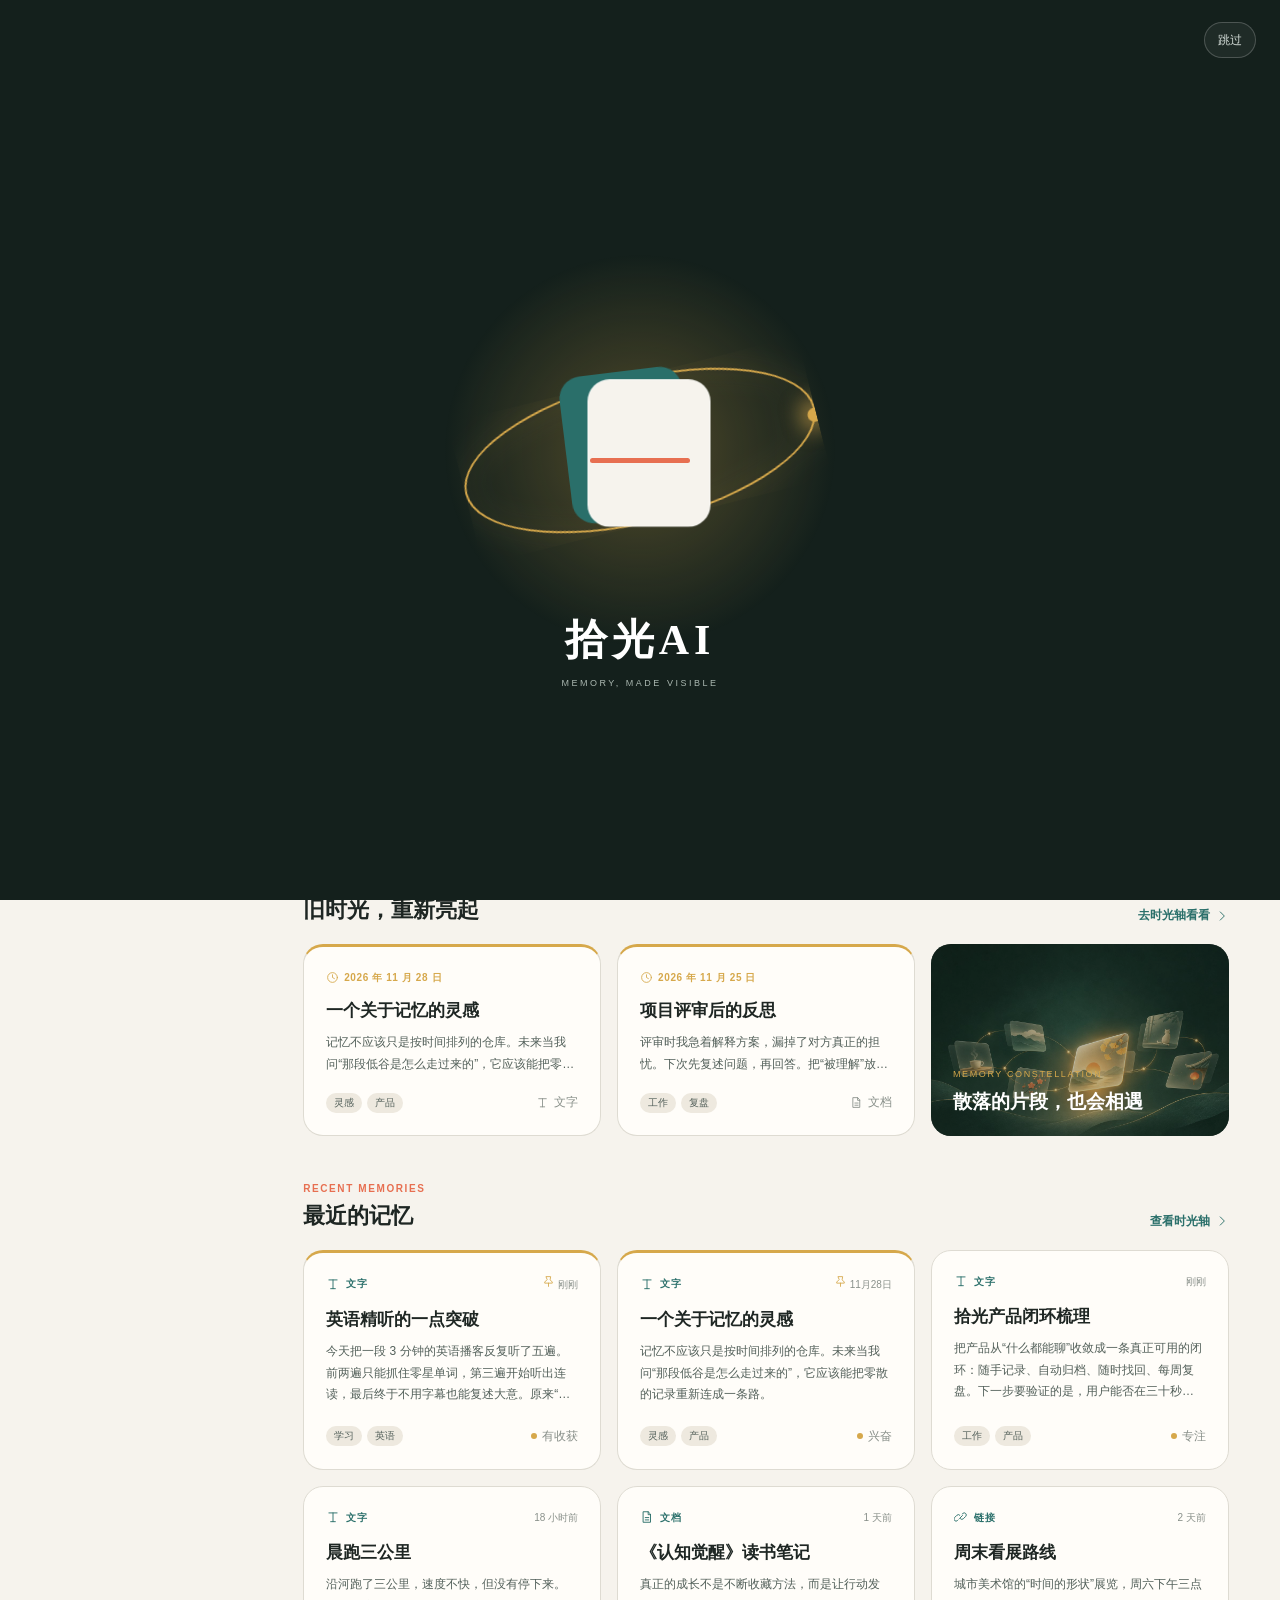
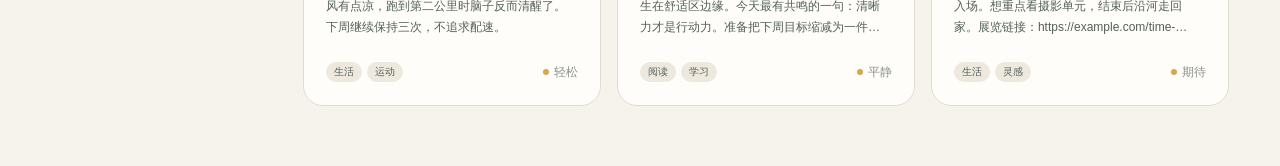
==== commit 5cb39660: "feat: 周复盘支持复制周报文本" ====
--- a/index.html
+++ b/index.html
@@ -17,9 +17,9 @@
 <body>
   <div id="app"></div>
 
-  <script src="mock.js?v=23"></script>
+  <script src="mock.js?v=24"></script>
   <script src="api.js?v=20"></script>
-  <script src="components.js?v=24"></script>
+  <script src="components.js?v=26"></script>
   <script>
     (function () {
       const app = document.getElementById('app');
@@ -106,6 +106,7 @@
               title: '工作台', subtitle: '随手记录，自动归档，随时找回',
               actions: `
                 <a class="btn btn-secondary" href="assistant.html">${getIcon('sparkles', 16)}<span class="optional"> 问记忆助手</span></a>
+                <button class="btn btn-secondary" id="roam-btn" type="button">${getIcon('compass', 16)}<span class="optional"> 漫游</span></button>
                 <button class="btn btn-dark" data-action="new-record">${getIcon('plus', 16)} 完整记录</button>`
             })}
             <div class="page-content">
@@ -172,6 +173,7 @@
           btn.onclick = () => openRecordEditor(null, null, { type: btn.dataset.preset });
         });
         document.getElementById('open-daily-review').onclick = () => openDailyReview();
+        document.getElementById('roam-btn').onclick = () => openRandomMemory();
       }
 
       function quickSave() {
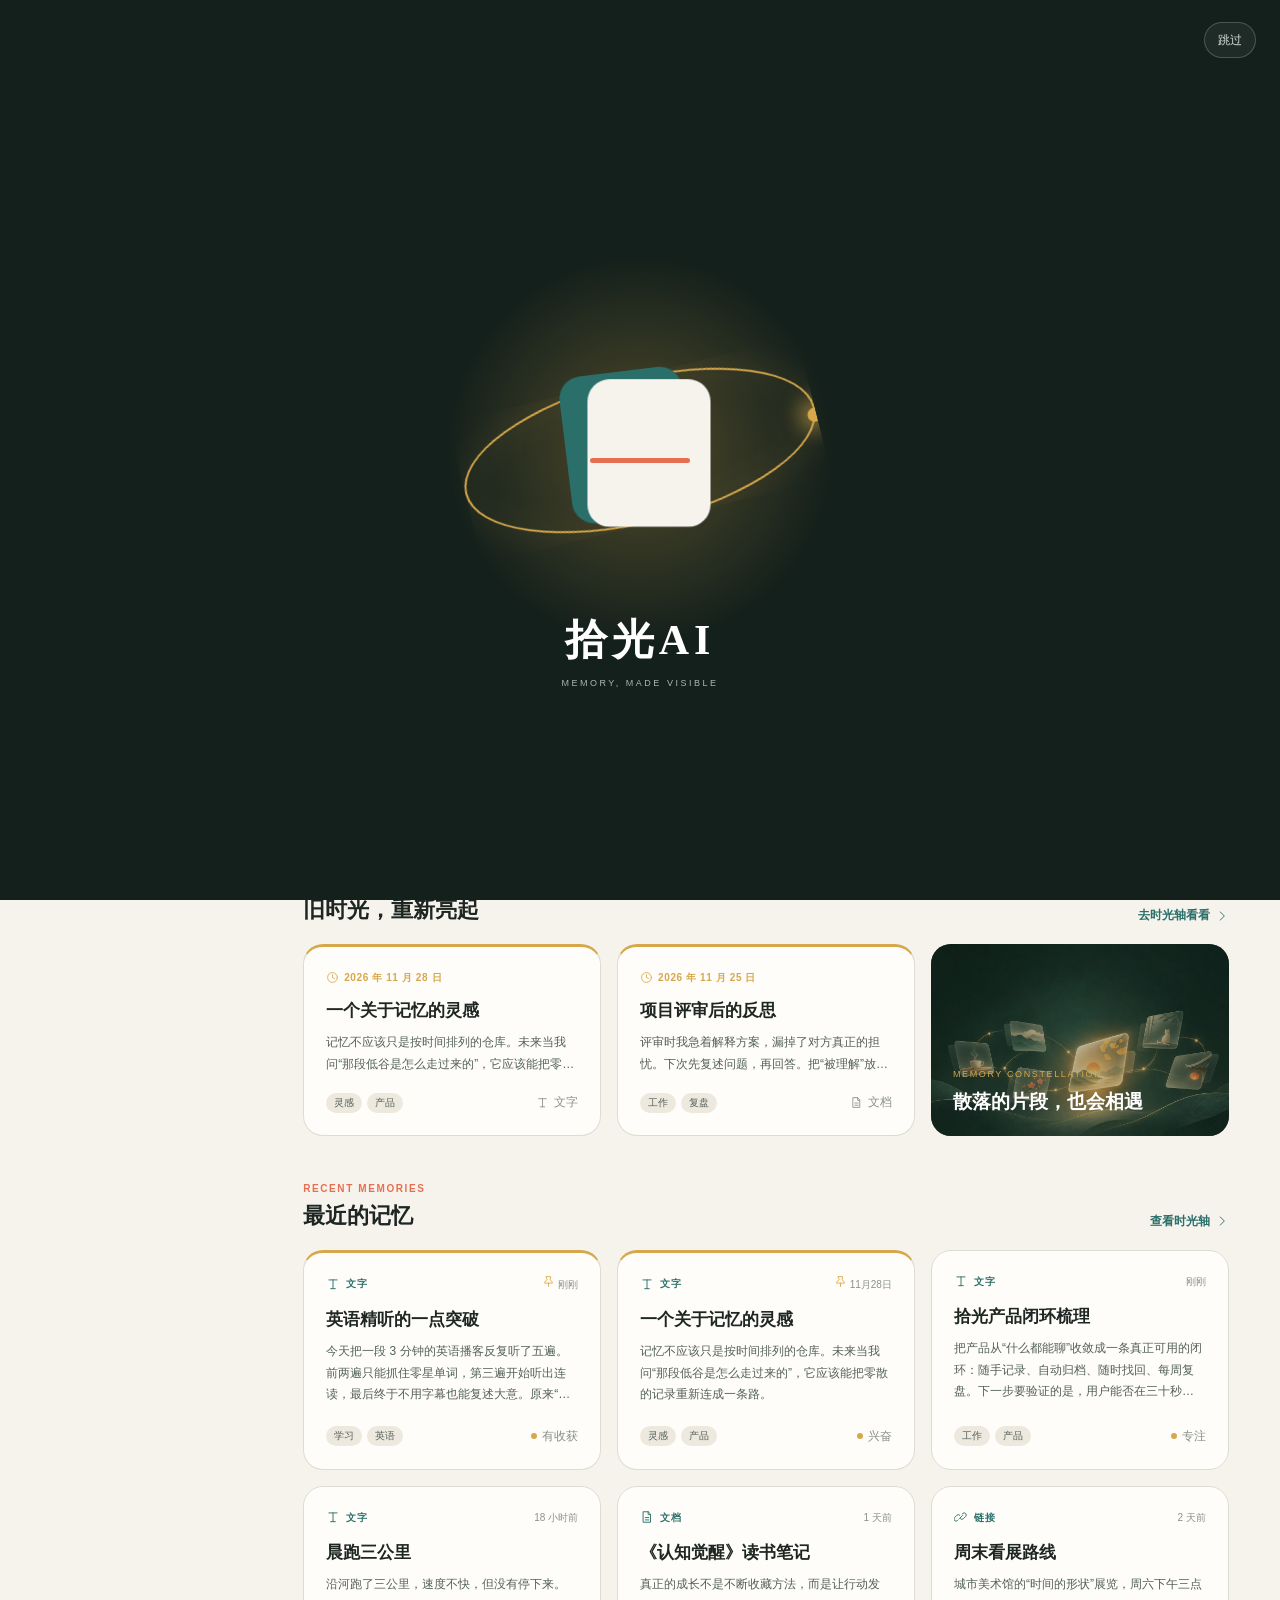
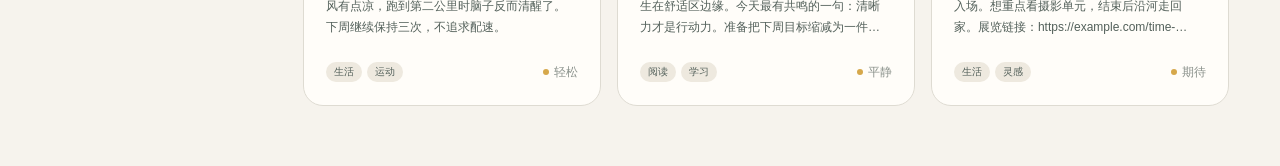
==== commit 2f62cbbf: "feat: 时光漫游支持在详情里换一条" ====
--- a/index.html
+++ b/index.html
@@ -19,7 +19,7 @@
 
   <script src="mock.js?v=24"></script>
   <script src="api.js?v=20"></script>
-  <script src="components.js?v=26"></script>
+  <script src="components.js?v=27"></script>
   <script>
     (function () {
       const app = document.getElementById('app');
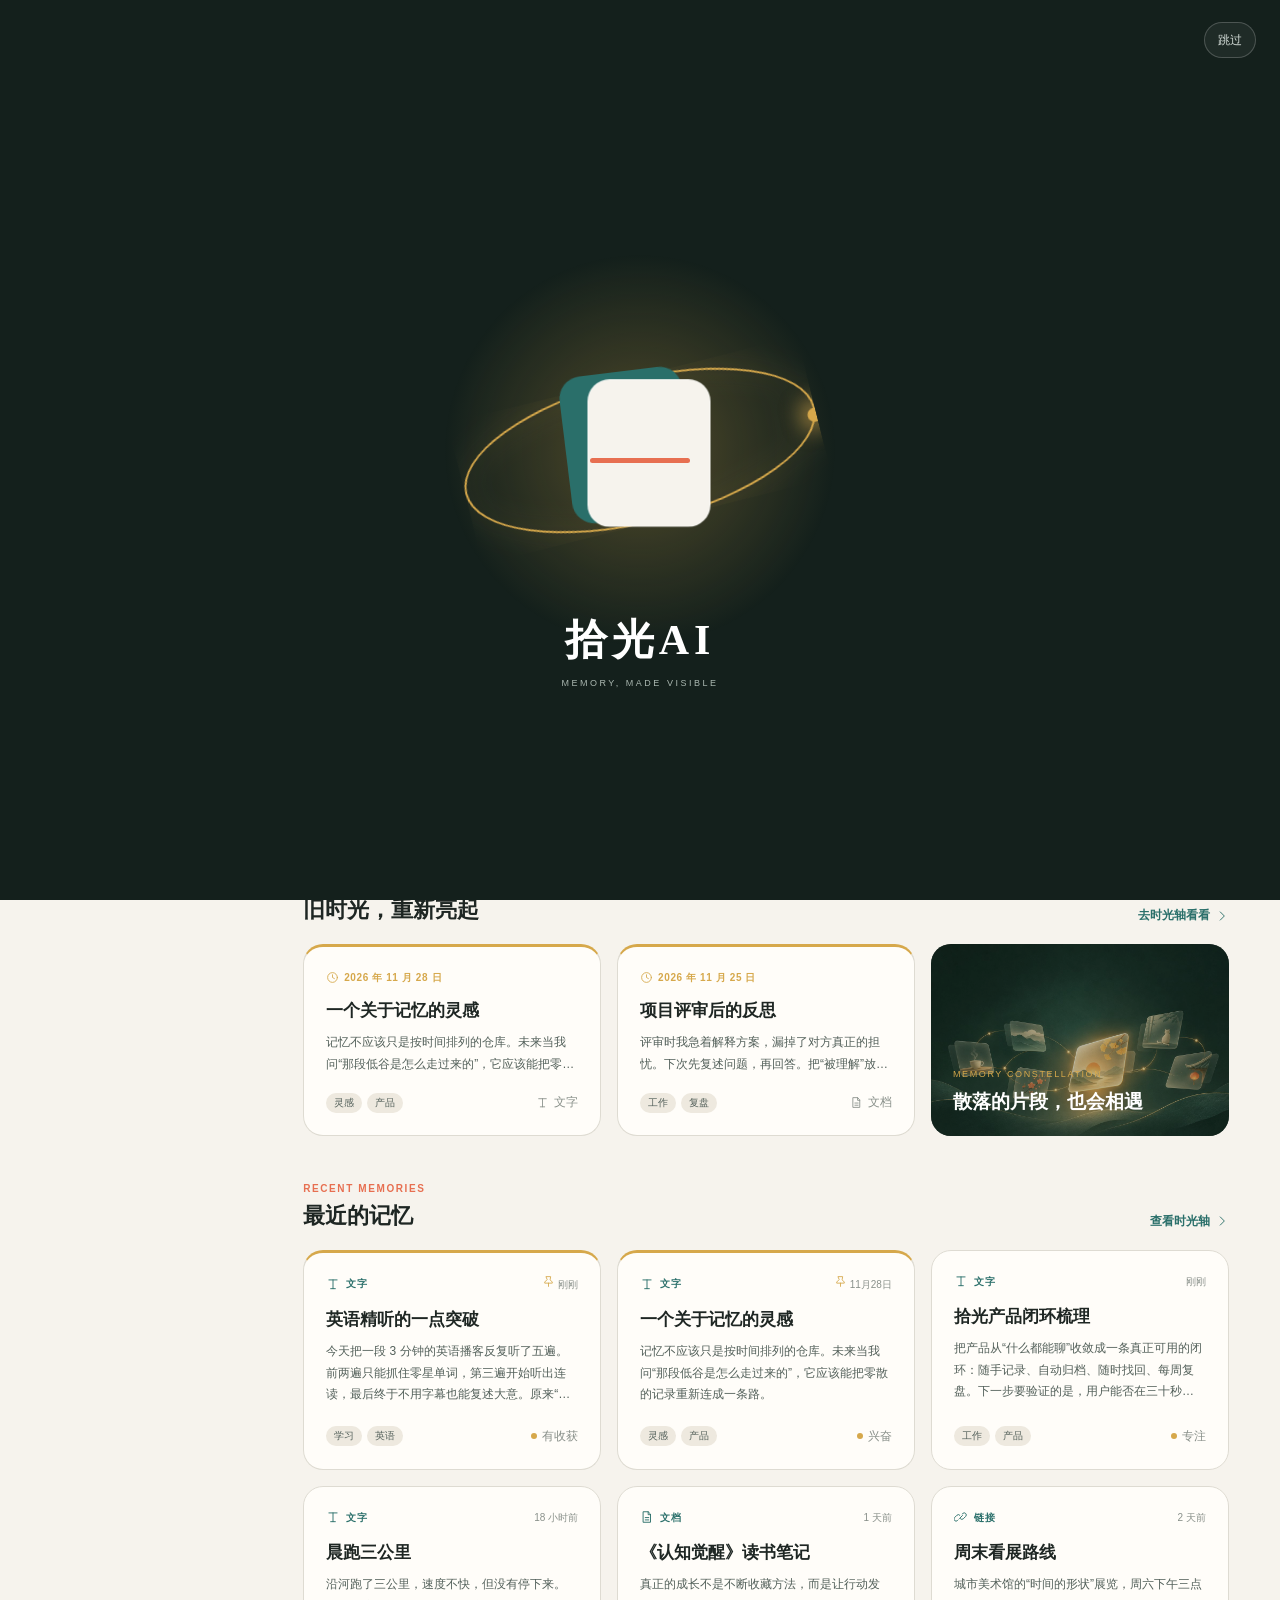
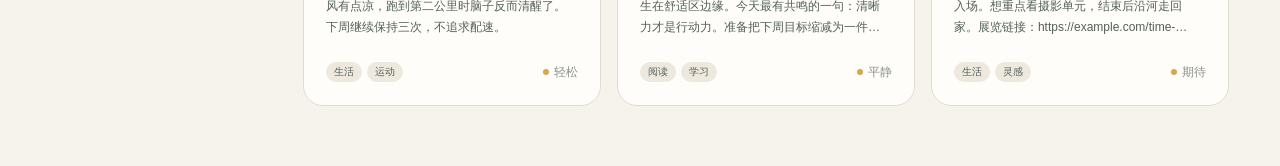
==== commit 2107211b: "feat: 新建记忆支持学习/会议/灵感/旅行模板" ====
--- a/index.html
+++ b/index.html
@@ -12,14 +12,14 @@
   <link rel="manifest" href="manifest.webmanifest">
   <link rel="icon" type="image/png" href="icons/icon-192.png">
   <link rel="apple-touch-icon" href="icons/apple-touch-icon.png">
-  <link rel="stylesheet" href="styles.css?v=24">
+  <link rel="stylesheet" href="styles.css?v=25">
 </head>
 <body>
   <div id="app"></div>
 
-  <script src="mock.js?v=24"></script>
+  <script src="mock.js?v=25"></script>
   <script src="api.js?v=20"></script>
-  <script src="components.js?v=27"></script>
+  <script src="components.js?v=29"></script>
   <script>
     (function () {
       const app = document.getElementById('app');
--- a/styles.css
+++ b/styles.css
@@ -682,14 +682,14 @@
 .modal-title { font: 700 20px var(--serif); }
 .modal-body { padding: 24px; }
 .modal-footer { display: flex; align-items: center; justify-content: flex-end; gap: 10px; padding: 16px 24px; border-top: 1px solid var(--line); }
-.detail-content { color: var(--ink-soft); font: 15px/2 var(--serif); word-break: break-word; }
+.detail-content { color: var(--ink-soft); font-family: var(--serif); font-size: calc(15px * var(--reading-scale, 1)); line-height: 2; word-break: break-word; }
 .detail-content > :first-child { margin-top: 0; }
 .detail-content > :last-child { margin-bottom: 0; }
 .detail-content p { margin: 0 0 14px; }
 .detail-content h4, .detail-content h5, .detail-content h6 { margin: 24px 0 10px; color: var(--ink); font-family: var(--serif); font-weight: 700; line-height: 1.5; }
-.detail-content h4 { font-size: 20px; }
-.detail-content h5 { font-size: 17px; }
-.detail-content h6 { font-size: 14px; letter-spacing: .04em; }
+.detail-content h4 { font-size: calc(20px * var(--reading-scale, 1)); }
+.detail-content h5 { font-size: calc(17px * var(--reading-scale, 1)); }
+.detail-content h6 { font-size: calc(14px * var(--reading-scale, 1)); letter-spacing: .04em; }
 .detail-content ul, .detail-content ol { margin: 0 0 14px; padding-left: 24px; }
 .detail-content li { margin: 4px 0; }
 .detail-content li::marker { color: var(--coral); }
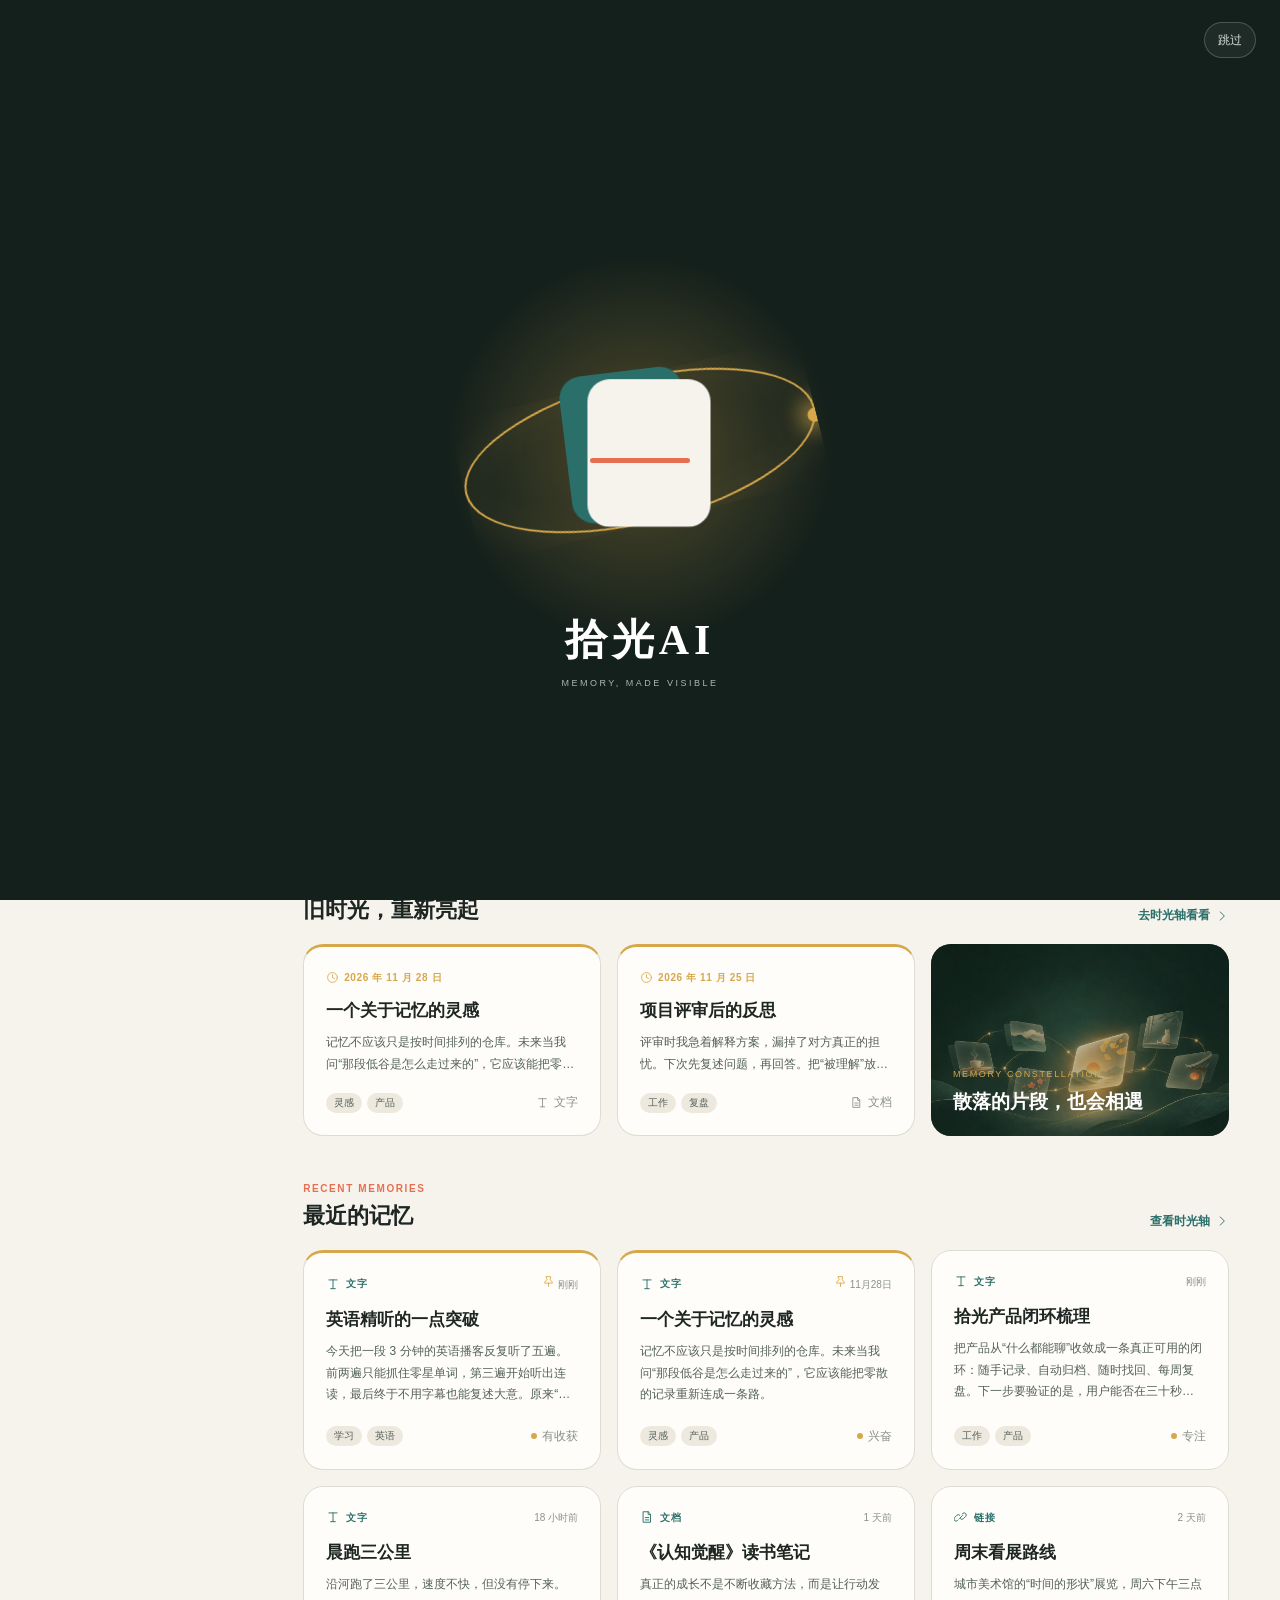
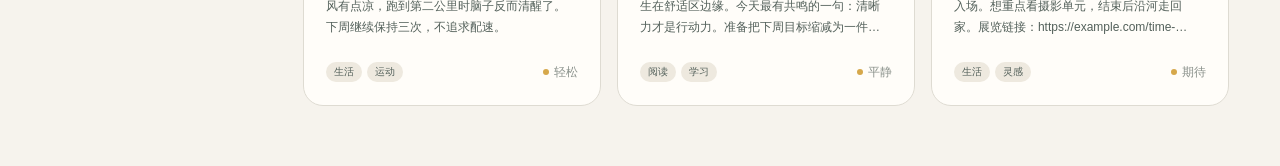
==== commit 72f9622e: "feat: 新增键盘快捷键说明面板" ====
--- a/index.html
+++ b/index.html
@@ -19,7 +19,7 @@
 
   <script src="mock.js?v=25"></script>
   <script src="api.js?v=20"></script>
-  <script src="components.js?v=29"></script>
+  <script src="components.js?v=31"></script>
   <script>
     (function () {
       const app = document.getElementById('app');
